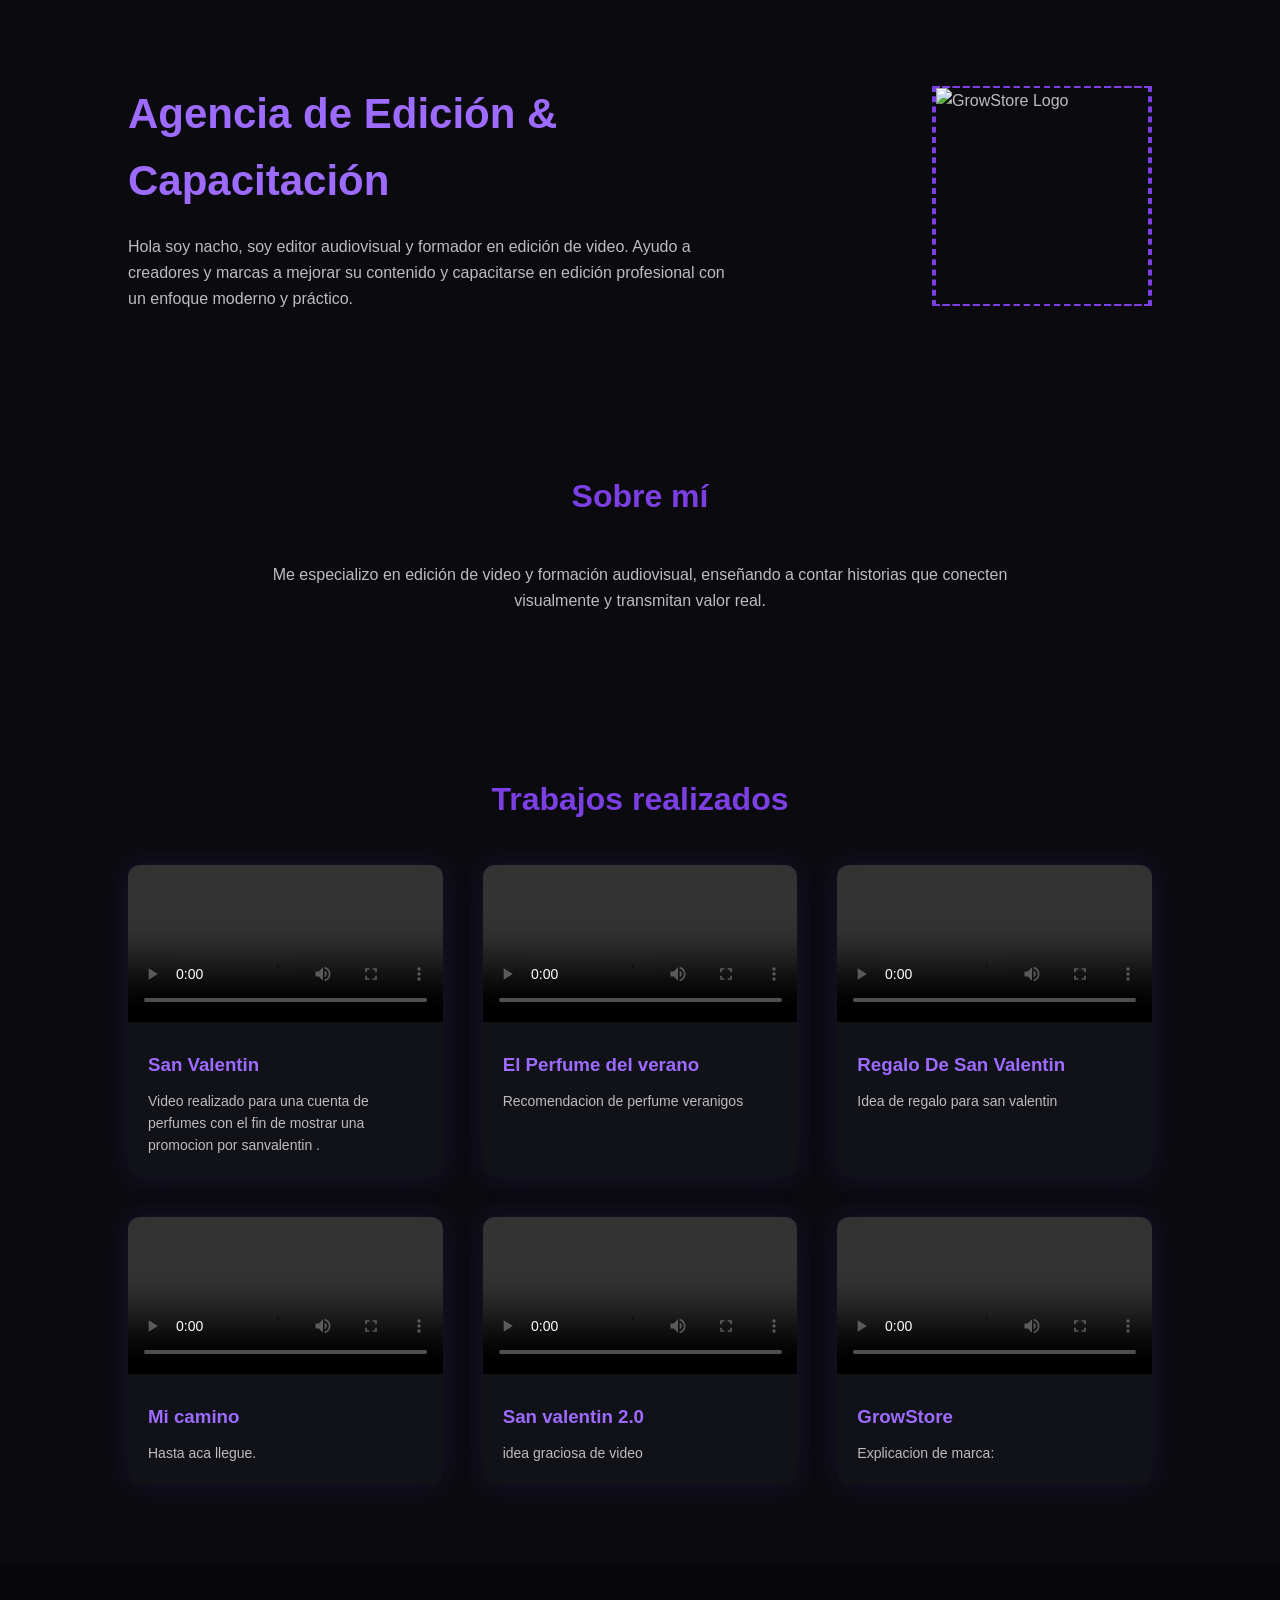
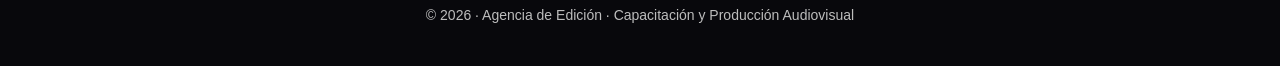
==== index.html @ 8d1395d2 "Add files via upload" ====
<!DOCTYPE html>
<html lang="es">
<head>
    <meta charset="UTF-8" />
    <meta name="viewport" content="width=device-width, initial-scale=1.0" />
    <title>Portafolio | Agencia de Edición</title>
    <link rel="stylesheet" href="style.css" />
</head>
<body>

    <header class="hero">
        <div class="hero-text">
        <h1>Agencia de Edición & Capacitación</h1>
        <p>
            Hola soy nacho, soy editor audiovisual y formador en edición de video. Ayudo a creadores y marcas a mejorar su contenido
            y capacitarse en edición profesional con un enfoque moderno y práctico.
        </p>
    </div>

    <div class="logo"><img src="videos/logo.jpeg" alt="GrowStore Logo" class="logo"></div>
    </header>

    <section class="about-section">
        <h2>Sobre mí</h2>
        <p>
        Me especializo en edición de video y formación audiovisual, enseñando a contar historias que conecten
        visualmente y transmitan valor real.
        </p>
    </section>

    <section class="portfolio-section">
        <h2>Trabajos realizados</h2>

        <div class="portfolio">
            <div class="video-card">
                <video src="videos/1.mp4" controls></video>
                <div class="video-footer">
                <h3>San Valentin</h3>
                <p>Video realizado para una cuenta de perfumes con el fin de mostrar una promocion por sanvalentin .</p>
            </div>
        </div>

        <div class="video-card">
            <video src="videos/2.mp4" controls></video>
            <div class="video-footer">
            <h3>El Perfume del verano</h3>
            <p>Recomendacion de perfume veranigos</p>
            </div>
        </div>

        <div class="video-card">
            <video src="videos/3.mp4" controls></video>
            <div class="video-footer">
            <h3>Regalo De San Valentin</h3>
            <p>Idea de regalo para san valentin </p>
            </div>
        </div>
        <div class="video-card">
            <video src="videos/4.mp4" controls></video>
            <div class="video-footer">
            <h3>Mi camino</h3>
            <p>Hasta aca llegue.</p>
            </div>
        </div>
        <div class="video-card">
            <video src="videos/5.mp4" controls></video>
            <div class="video-footer">
            <h3>San valentin 2.0</h3>
            <p>idea graciosa de video</p>
            </div>
        </div>
        <div class="video-card">
            <video src="videos/6.mp4" controls></video>
            <div class="video-footer">
            <h3>GrowStore</h3>
            <p>Explicacion de marca:</p>
            </div>
        </div>
        </div>
    </section>

    <footer>
        © 2026 · Agencia de Edición · Capacitación y Producción Audiovisual
    </footer>

    <script src="script.js"></script>
</body>
</html>
---- style.css ----
:root {
    --negro: #0b0b0f;
    --violeta: #7b3fe4;
    --violeta-claro: #9d6bff;
    --blanco: #ffffff;
    --gris: #bdbdbd;
}

* {
    margin: 0;
    padding: 0;
    box-sizing: border-box;
    font-family: 'Poppins', sans-serif;
}

body {
    background-color: var(--negro);
    color: var(--blanco);
    line-height: 1.6;
}

.hero {
    padding: 80px 10%;
    display: flex;
    justify-content: space-between;
    align-items: center;
    gap: 40px;
    flex-wrap: wrap;
}

.hero-text {
    max-width: 600px;
}

.hero-text h1 {
    font-size: 42px;
    color: var(--violeta-claro);
    margin-bottom: 20px;
}

.hero-text p {
    color: var(--gris);
}

.logo {
    width: 220px;
    height: 220px;
    border: 2px dashed var(--violeta);
    display: flex;
    align-items: center;
    justify-content: center;
    color: var(--gris);
}

section {
    padding: 80px 10%;
}

section h2 {
    text-align: center;
    color: var(--violeta);
    font-size: 32px;
    margin-bottom: 40px;
}

.about-section p {
    max-width: 800px;
    margin: auto;
    text-align: center;
    color: var(--gris);
}

.portfolio {
    display: grid;
    grid-template-columns: repeat(auto-fit, minmax(250px, 1fr));
    gap: 40px;
}

.video-card {
    background-color: #111118;
    border-radius: 12px;
    overflow: hidden;
    box-shadow: 0 0 30px rgba(123, 63, 228, 0.15);
}

.video-card video {
    width: 100%;
}

.video-footer {
    padding: 20px;
}

.video-footer h3 {
    color: var(--violeta-claro);
    margin-bottom: 10px;
}

.video-footer p {
    color: var(--gris);
    font-size: 14px;
}

footer {
    background-color: #08080c;
    padding: 40px 10%;
    text-align: center;
    color: var(--gris);
    font-size: 14px;
}

@media (max-width: 768px) {
    .hero {
        flex-direction: column;
        text-align: center;
    }
}
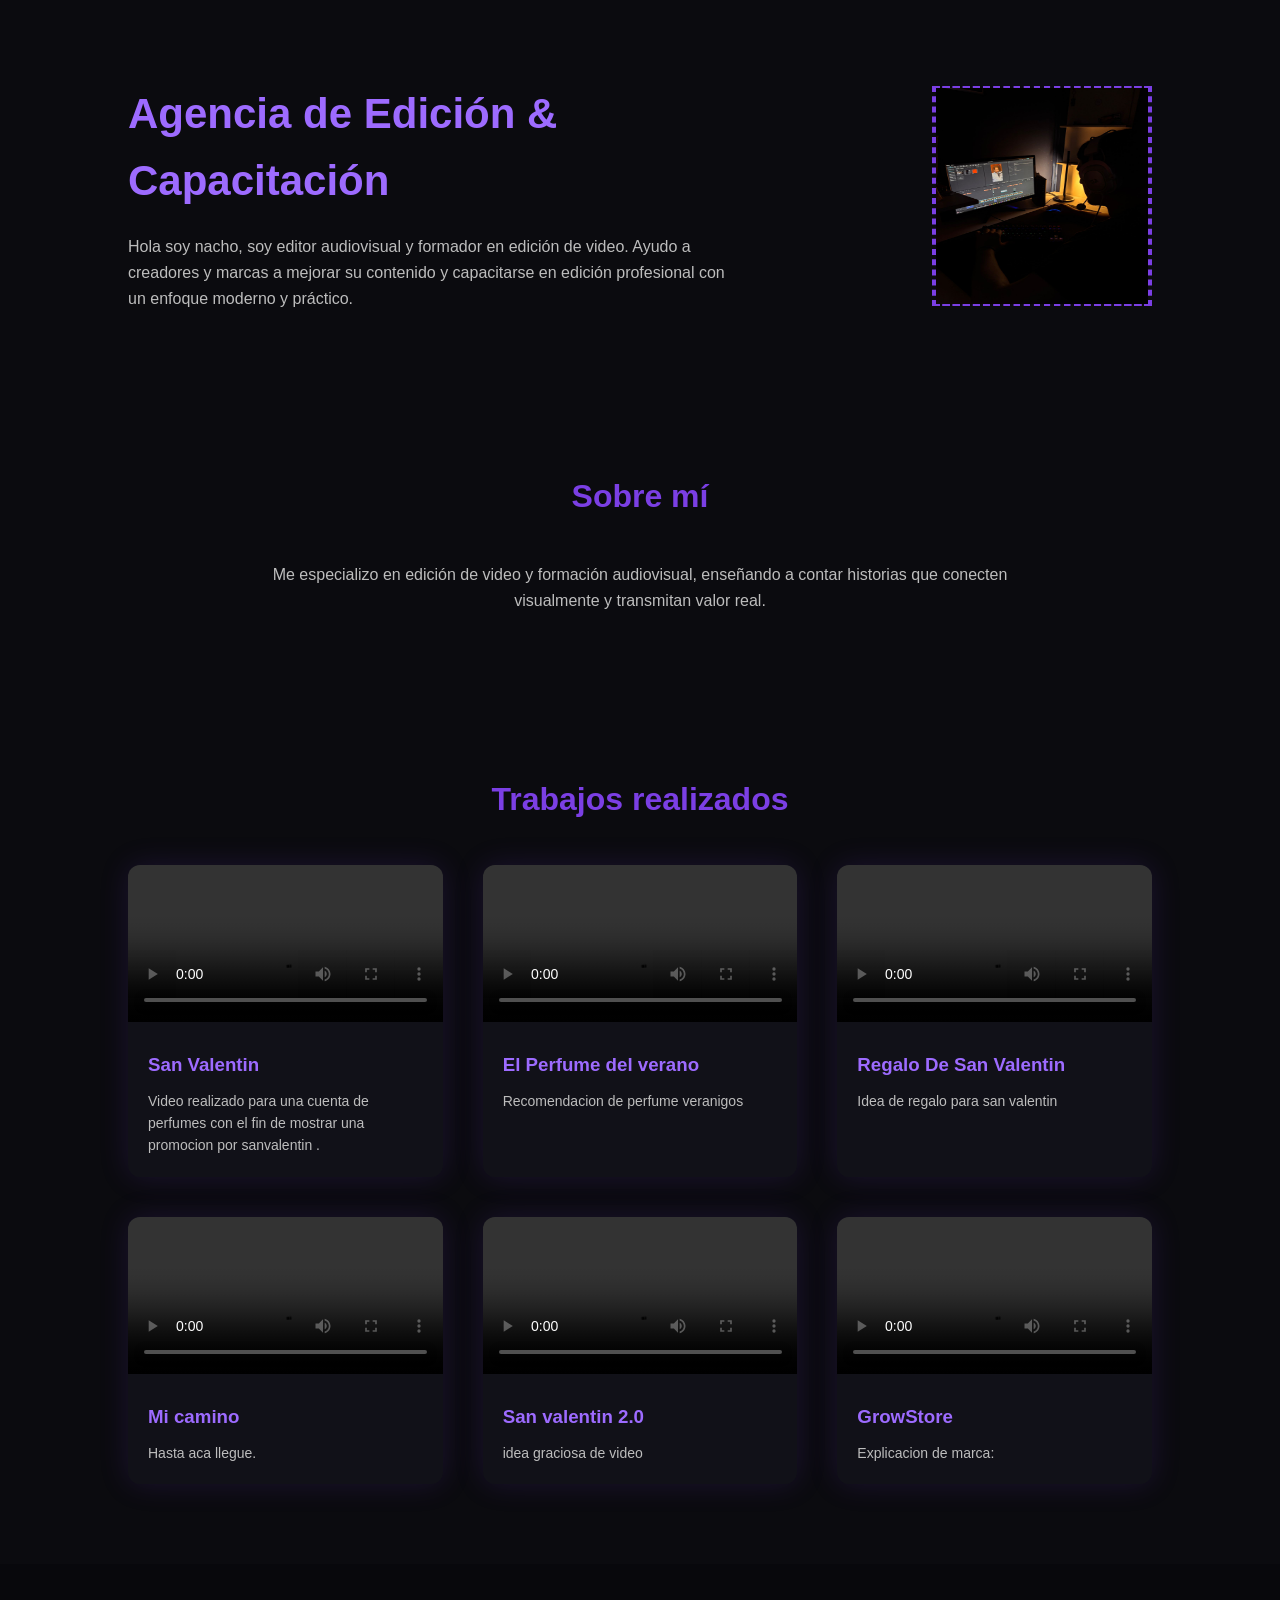
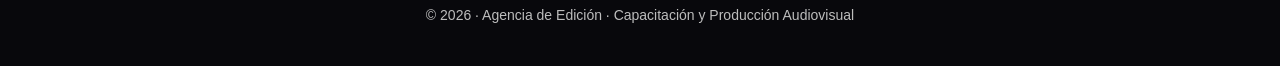
==== commit 9ea75e7b: "Add files via upload" ====
--- a/index.html
+++ b/index.html
@@ -63,14 +63,14 @@
             </div>
         </div>
         <div class="video-card">
-            <video src="videos/5.mp4" controls></video>
+            <video src="videos2/5.mp4" controls></video>
             <div class="video-footer">
             <h3>San valentin 2.0</h3>
             <p>idea graciosa de video</p>
             </div>
         </div>
         <div class="video-card">
-            <video src="videos/6.mp4" controls></video>
+            <video src="videos2/6.mp4" controls></video>
             <div class="video-footer">
             <h3>GrowStore</h3>
             <p>Explicacion de marca:</p>
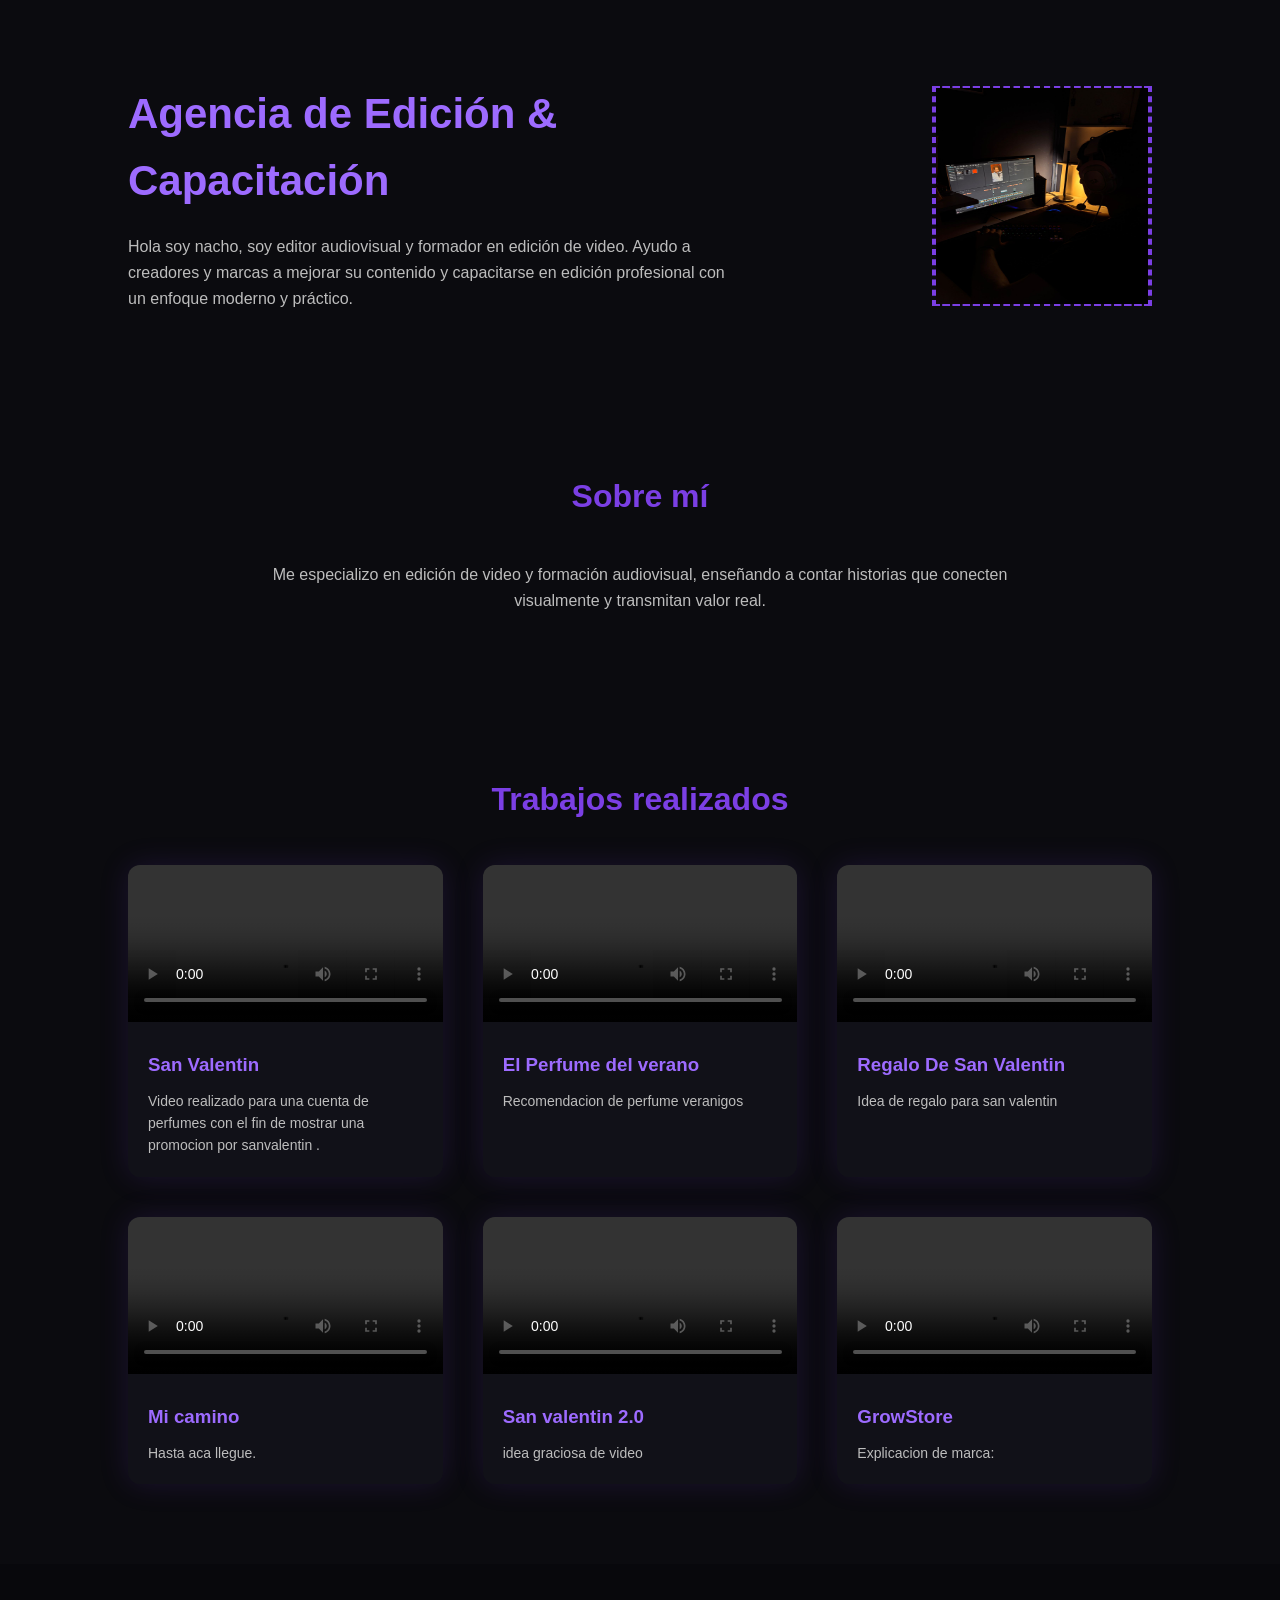
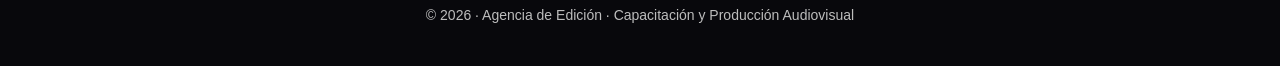
==== commit 3793902e: "Fix HTML structure and update video sources" ====
--- a/index.html
+++ b/index.html
@@ -63,14 +63,14 @@
             </div>
         </div>
         <div class="video-card">
-            <video src="videos2/5.mp4" controls></video>
+            <video src="videos/5.mp4" controls></video>
             <div class="video-footer">
             <h3>San valentin 2.0</h3>
             <p>idea graciosa de video</p>
             </div>
         </div>
         <div class="video-card">
-            <video src="videos2/6.mp4" controls></video>
+            <video src="videos/6.mp4" controls></video>
             <div class="video-footer">
             <h3>GrowStore</h3>
             <p>Explicacion de marca:</p>
@@ -86,3 +86,4 @@
     <script src="script.js"></script>
 </body>
 </html>
+
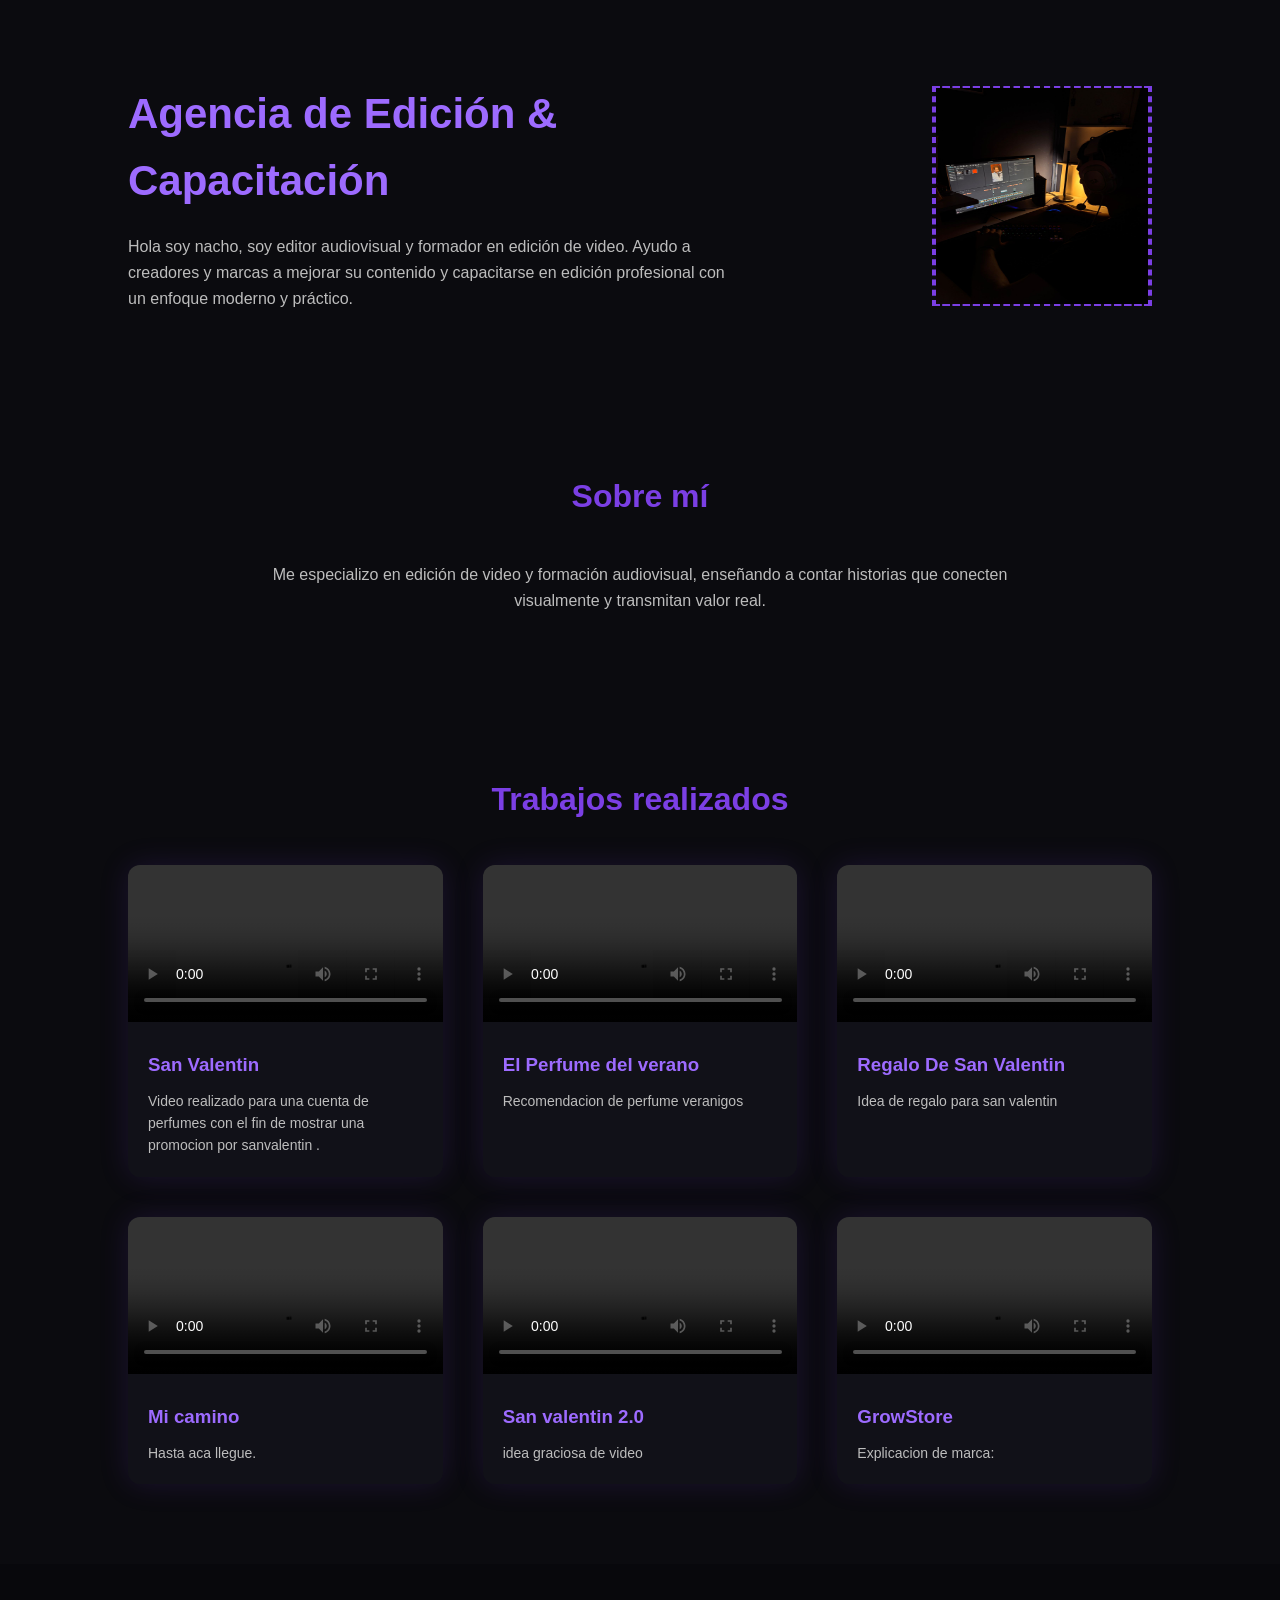
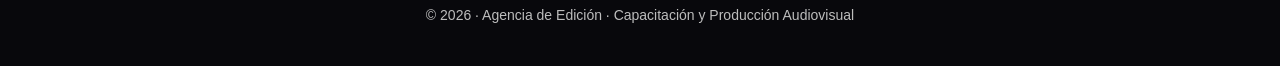
==== commit 4d15e912: "Add files via upload" ====
--- a/index.html
+++ b/index.html
@@ -86,4 +86,3 @@
     <script src="script.js"></script>
 </body>
 </html>
-
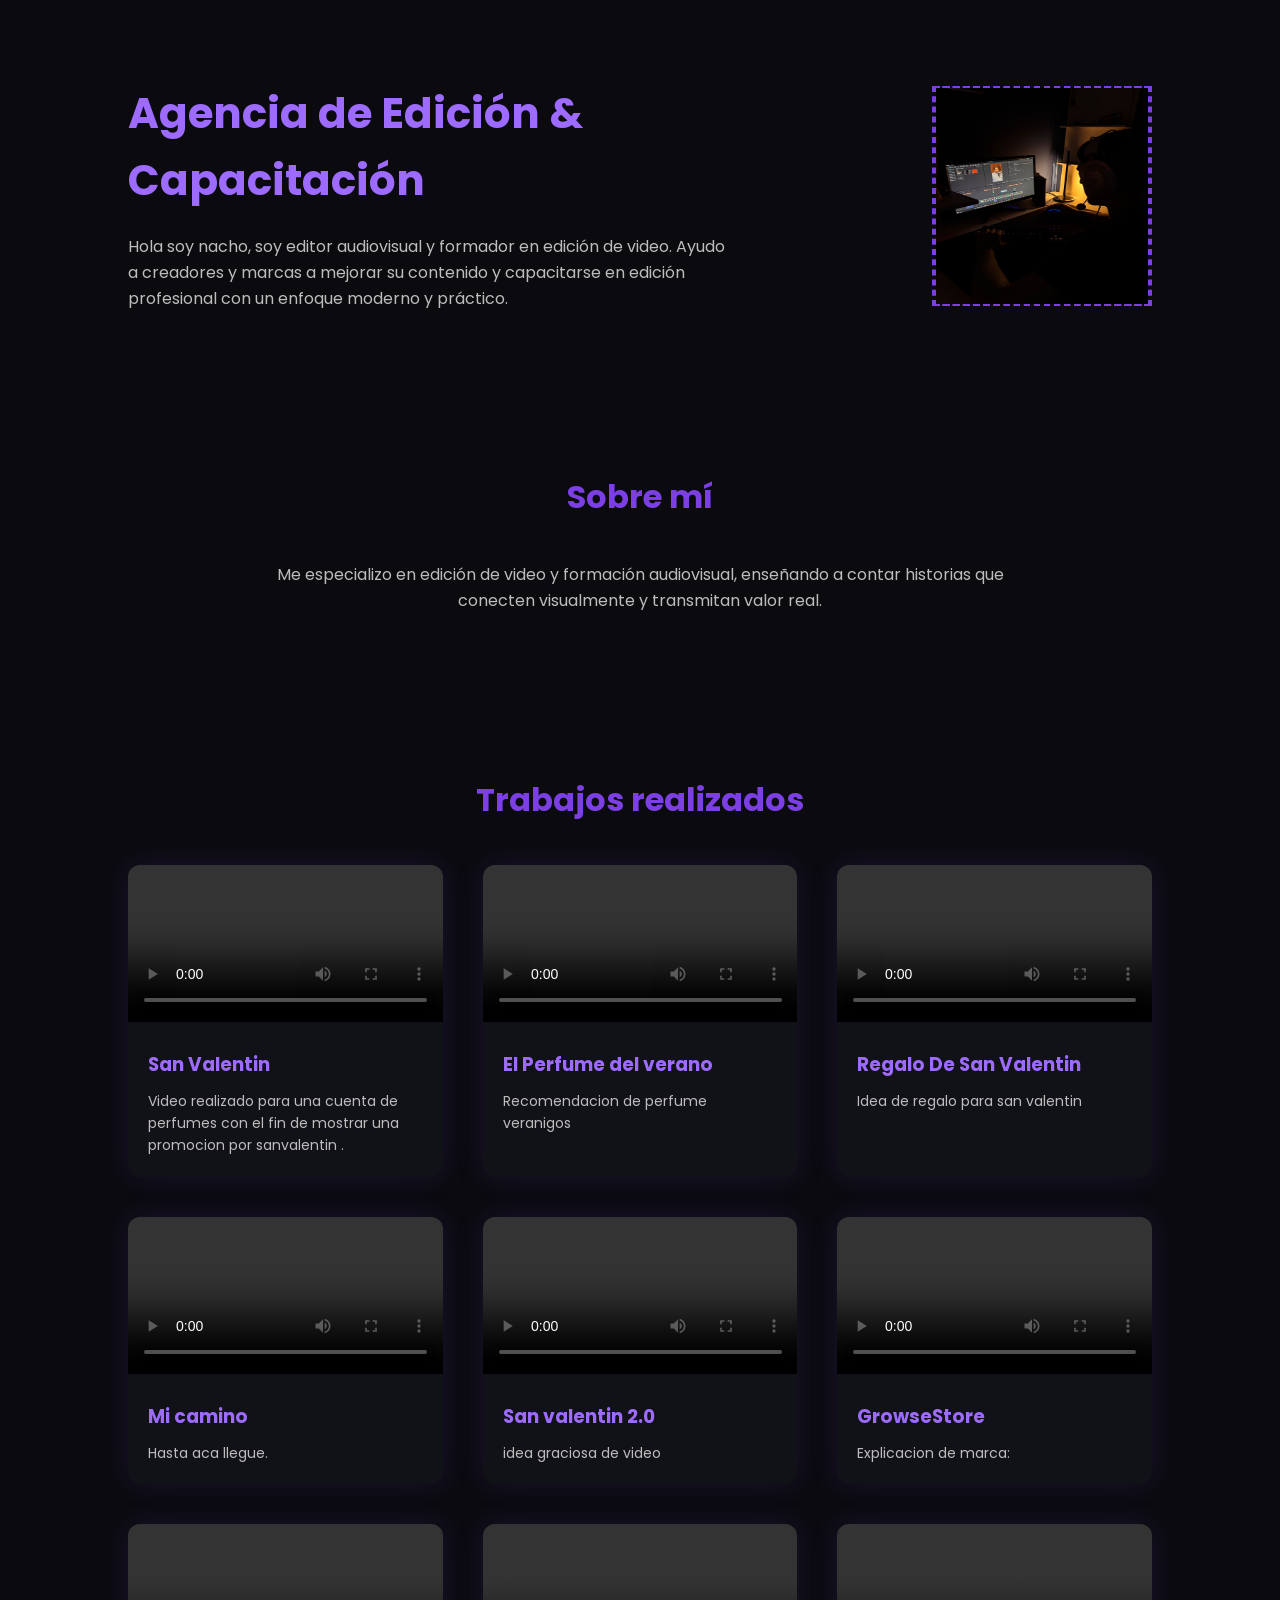
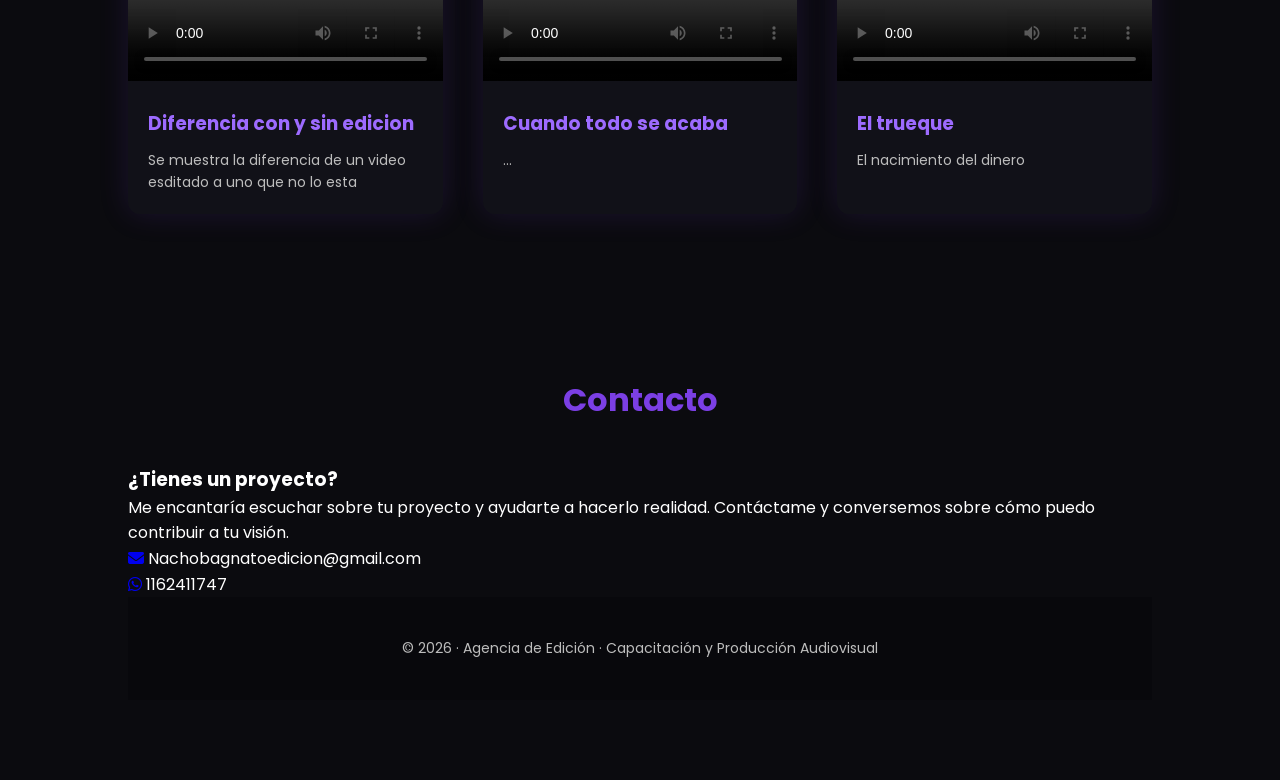
==== commit a40359c3: "Add files via upload" ====
--- a/index.html
+++ b/index.html
@@ -5,6 +5,8 @@
     <meta name="viewport" content="width=device-width, initial-scale=1.0" />
     <title>Portafolio | Agencia de Edición</title>
     <link rel="stylesheet" href="style.css" />
+    <link href="https://fonts.googleapis.com/css2?family=Poppins:wght@300;400;600;700&display=swap" rel="stylesheet">
+    <link rel="stylesheet" href="https://cdnjs.cloudflare.com/ajax/libs/font-awesome/6.4.0/css/all.min.css">
 </head>
 <body>
 
@@ -72,12 +74,54 @@
         <div class="video-card">
             <video src="videos/6.mp4" controls></video>
             <div class="video-footer">
-            <h3>GrowStore</h3>
+            <h3>GrowseStore</h3>
             <p>Explicacion de marca:</p>
+            </div>
+        </div>
+        <div class="video-card">
+            <video src="videos/podcast1.mp4" controls></video>
+            <div class="video-footer">
+            <h3>Diferencia con y sin edicion</h3>
+            <p>Se muestra la diferencia de un video esditado a uno que no lo esta</p>
+            </div>
+        </div>
+        <div class="video-card">
+            <video src="videos/podcast2.mp4" controls></video>
+            <div class="video-footer">
+            <h3>Cuando todo se acaba</h3>
+            <p>...</p>
+            </div>
+        </div>
+        <div class="video-card">
+            <video src="videos/graphics.mp4" controls></video>
+            <div class="video-footer">
+            <h3>El trueque </h3>
+            <p>El nacimiento del dinero</p>
             </div>
         </div>
         </div>
     </section>
+    <!-- Contacto Section -->
+    <section id="contacto" class="contact">
+        <div class="container">
+            <h2 class="section-title">Contacto</h2>
+            <div class="contact-content">
+                <div class="contact-info">
+                    <h3>¿Tienes un proyecto?</h3>
+                    <p>Me encantaría escuchar sobre tu proyecto y ayudarte a hacerlo realidad. Contáctame y conversemos sobre cómo puedo contribuir a tu visión.</p>
+                    <div class="contact-details">
+                            <div class="contact-item">
+                                <a href="mailto:Nachobagnatoedicion@gmail.com" class="social-link"><i class="fas fa-envelope"></i></a>
+                                <span>Nachobagnatoedicion@gmail.com</span>
+                            </div>
+                        <div class="contact-item">
+                            <a href="https://wa.me/541162411747?text=Hola%2C%20quiero%20más%20información" target="_blank" class="social-link"><i class="fab fa-whatsapp"></i></a>
+                            <span>1162411747</span>
+                        </div>
+                    </div>
+                </div>
+            </div>
+        </div>
 
     <footer>
         © 2026 · Agencia de Edición · Capacitación y Producción Audiovisual
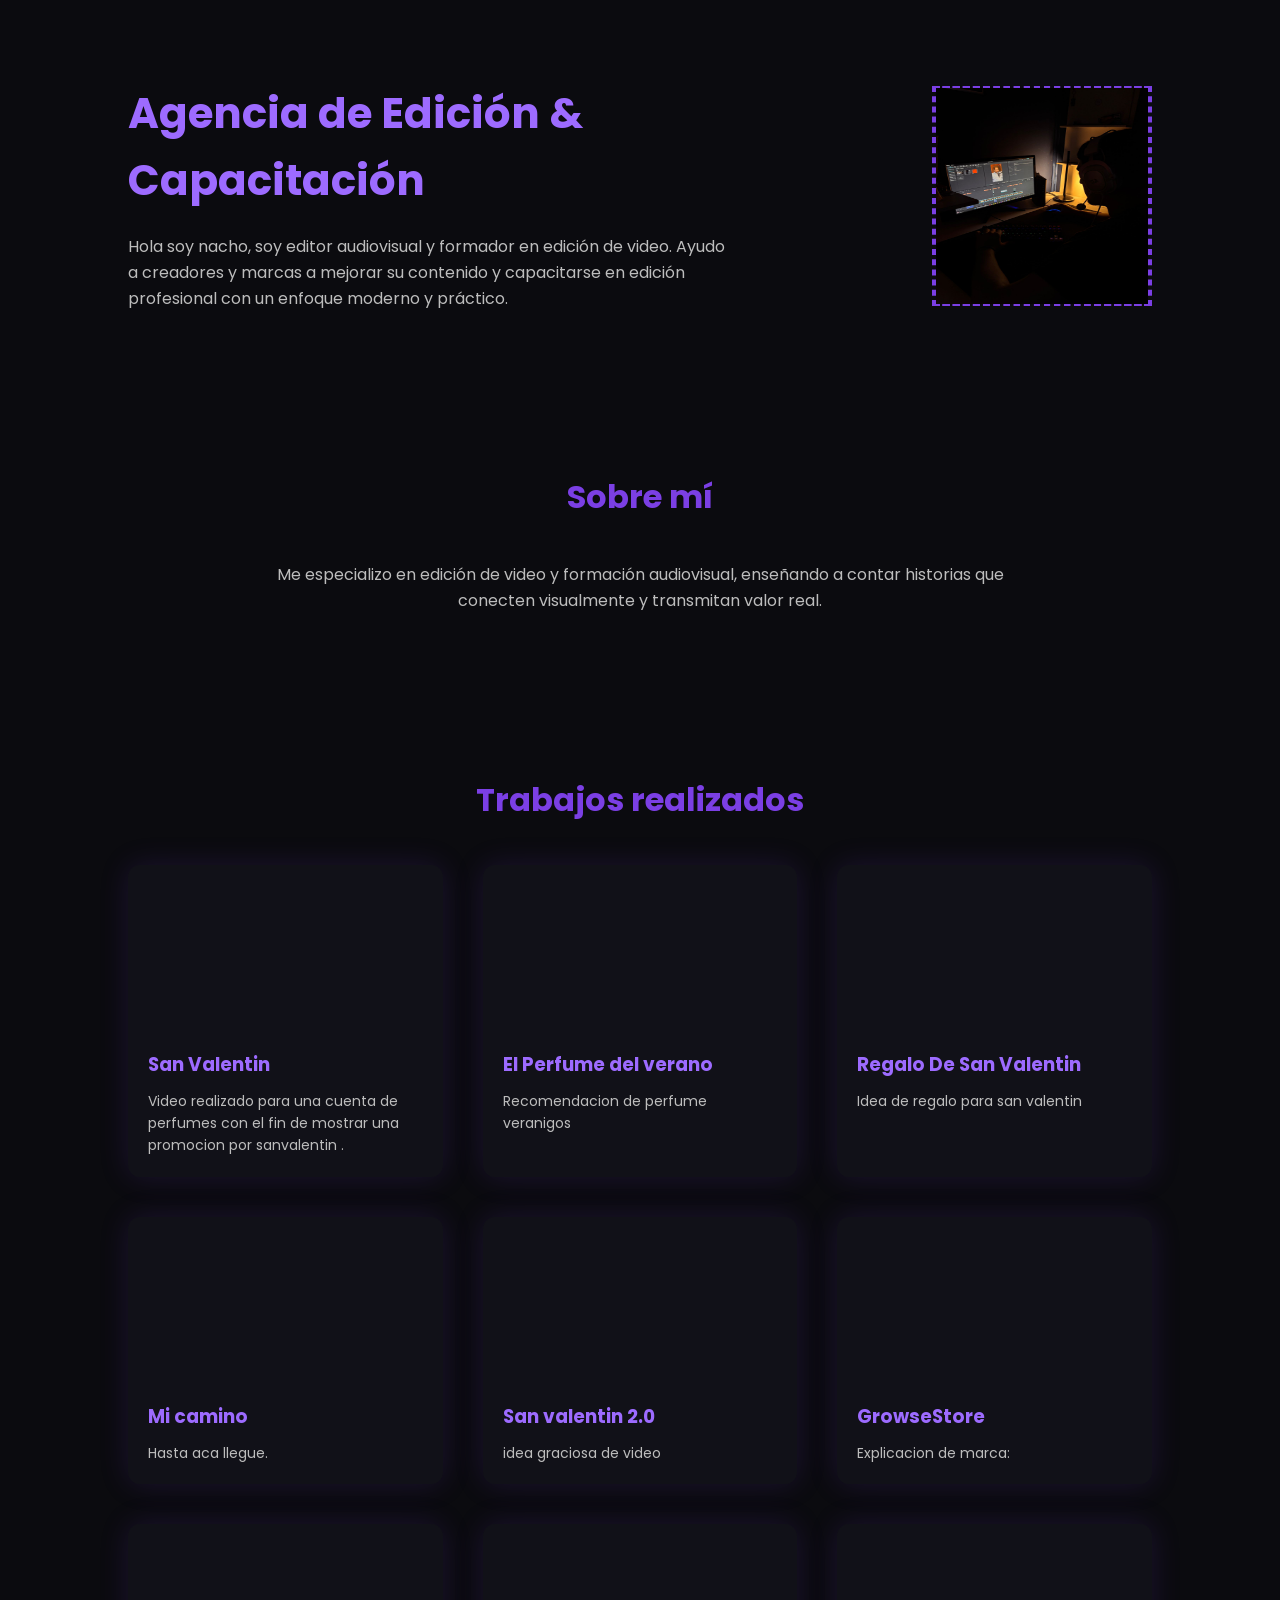
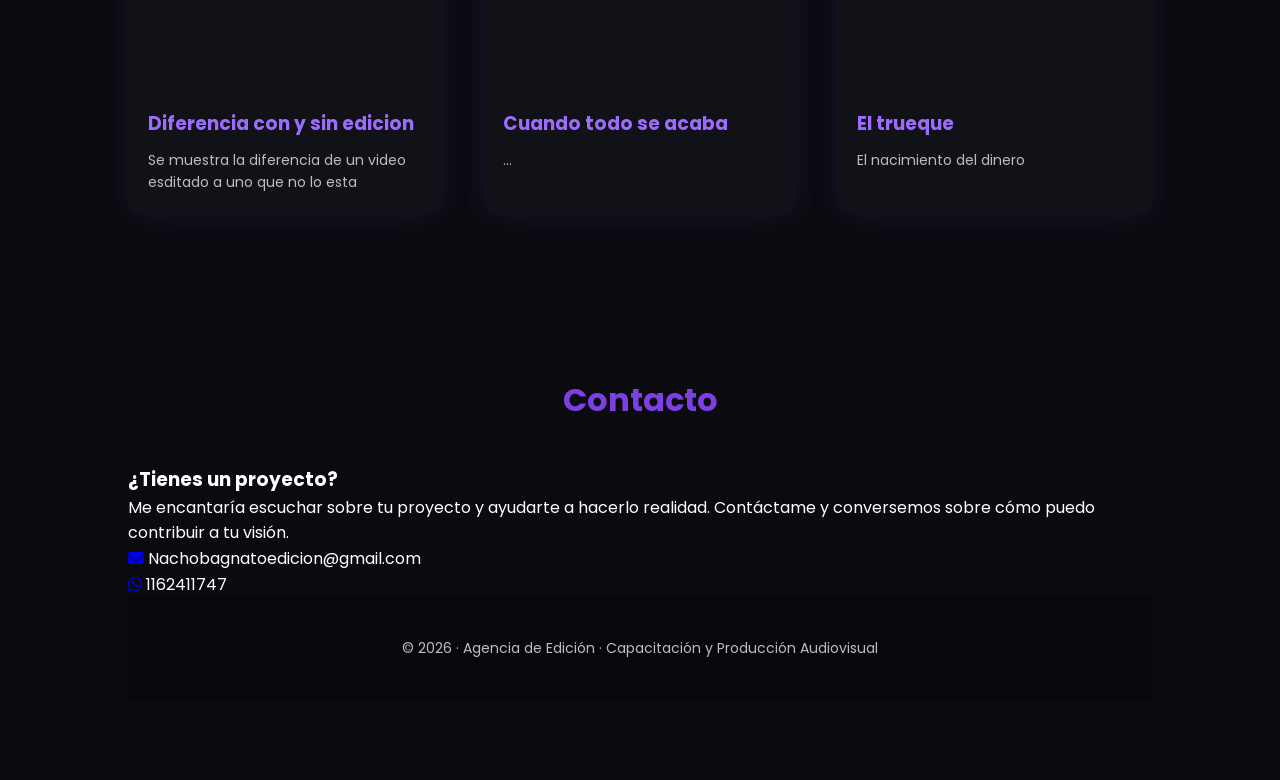
==== commit aeec054d: "Fix HTML formatting issues" ====
--- a/index.html
+++ b/index.html
@@ -35,7 +35,7 @@
 
         <div class="portfolio">
             <div class="video-card">
-                <video src="videos/1.mp4" controls></video>
+                <video src="videos/1.mp4" ></video>
                 <div class="video-footer">
                 <h3>San Valentin</h3>
                 <p>Video realizado para una cuenta de perfumes con el fin de mostrar una promocion por sanvalentin .</p>
@@ -43,7 +43,7 @@
         </div>
 
         <div class="video-card">
-            <video src="videos/2.mp4" controls></video>
+            <video src="videos/2.mp4" ></video>
             <div class="video-footer">
             <h3>El Perfume del verano</h3>
             <p>Recomendacion de perfume veranigos</p>
@@ -51,49 +51,49 @@
         </div>
 
         <div class="video-card">
-            <video src="videos/3.mp4" controls></video>
+            <video src="videos/3.mp4" ></video>
             <div class="video-footer">
             <h3>Regalo De San Valentin</h3>
             <p>Idea de regalo para san valentin </p>
             </div>
         </div>
         <div class="video-card">
-            <video src="videos/4.mp4" controls></video>
+            <video src="videos/4.mp4" ></video>
             <div class="video-footer">
             <h3>Mi camino</h3>
             <p>Hasta aca llegue.</p>
             </div>
         </div>
         <div class="video-card">
-            <video src="videos/5.mp4" controls></video>
+            <video src="videos/5.mp4" ></video>
             <div class="video-footer">
             <h3>San valentin 2.0</h3>
             <p>idea graciosa de video</p>
             </div>
         </div>
         <div class="video-card">
-            <video src="videos/6.mp4" controls></video>
+            <video src="videos/6.mp4" ></video>
             <div class="video-footer">
             <h3>GrowseStore</h3>
             <p>Explicacion de marca:</p>
             </div>
         </div>
         <div class="video-card">
-            <video src="videos/podcast1.mp4" controls></video>
+            <video src="videos/podcast1.mp4" ></video>
             <div class="video-footer">
             <h3>Diferencia con y sin edicion</h3>
             <p>Se muestra la diferencia de un video esditado a uno que no lo esta</p>
             </div>
         </div>
         <div class="video-card">
-            <video src="videos/podcast2.mp4" controls></video>
+            <video src="videos/podcast2.mp4" ></video>
             <div class="video-footer">
             <h3>Cuando todo se acaba</h3>
             <p>...</p>
             </div>
         </div>
         <div class="video-card">
-            <video src="videos/graphics.mp4" controls></video>
+            <video src="videos/graphics.mp4" ></video>
             <div class="video-footer">
             <h3>El trueque </h3>
             <p>El nacimiento del dinero</p>
@@ -130,3 +130,4 @@
     <script src="script.js"></script>
 </body>
 </html>
+
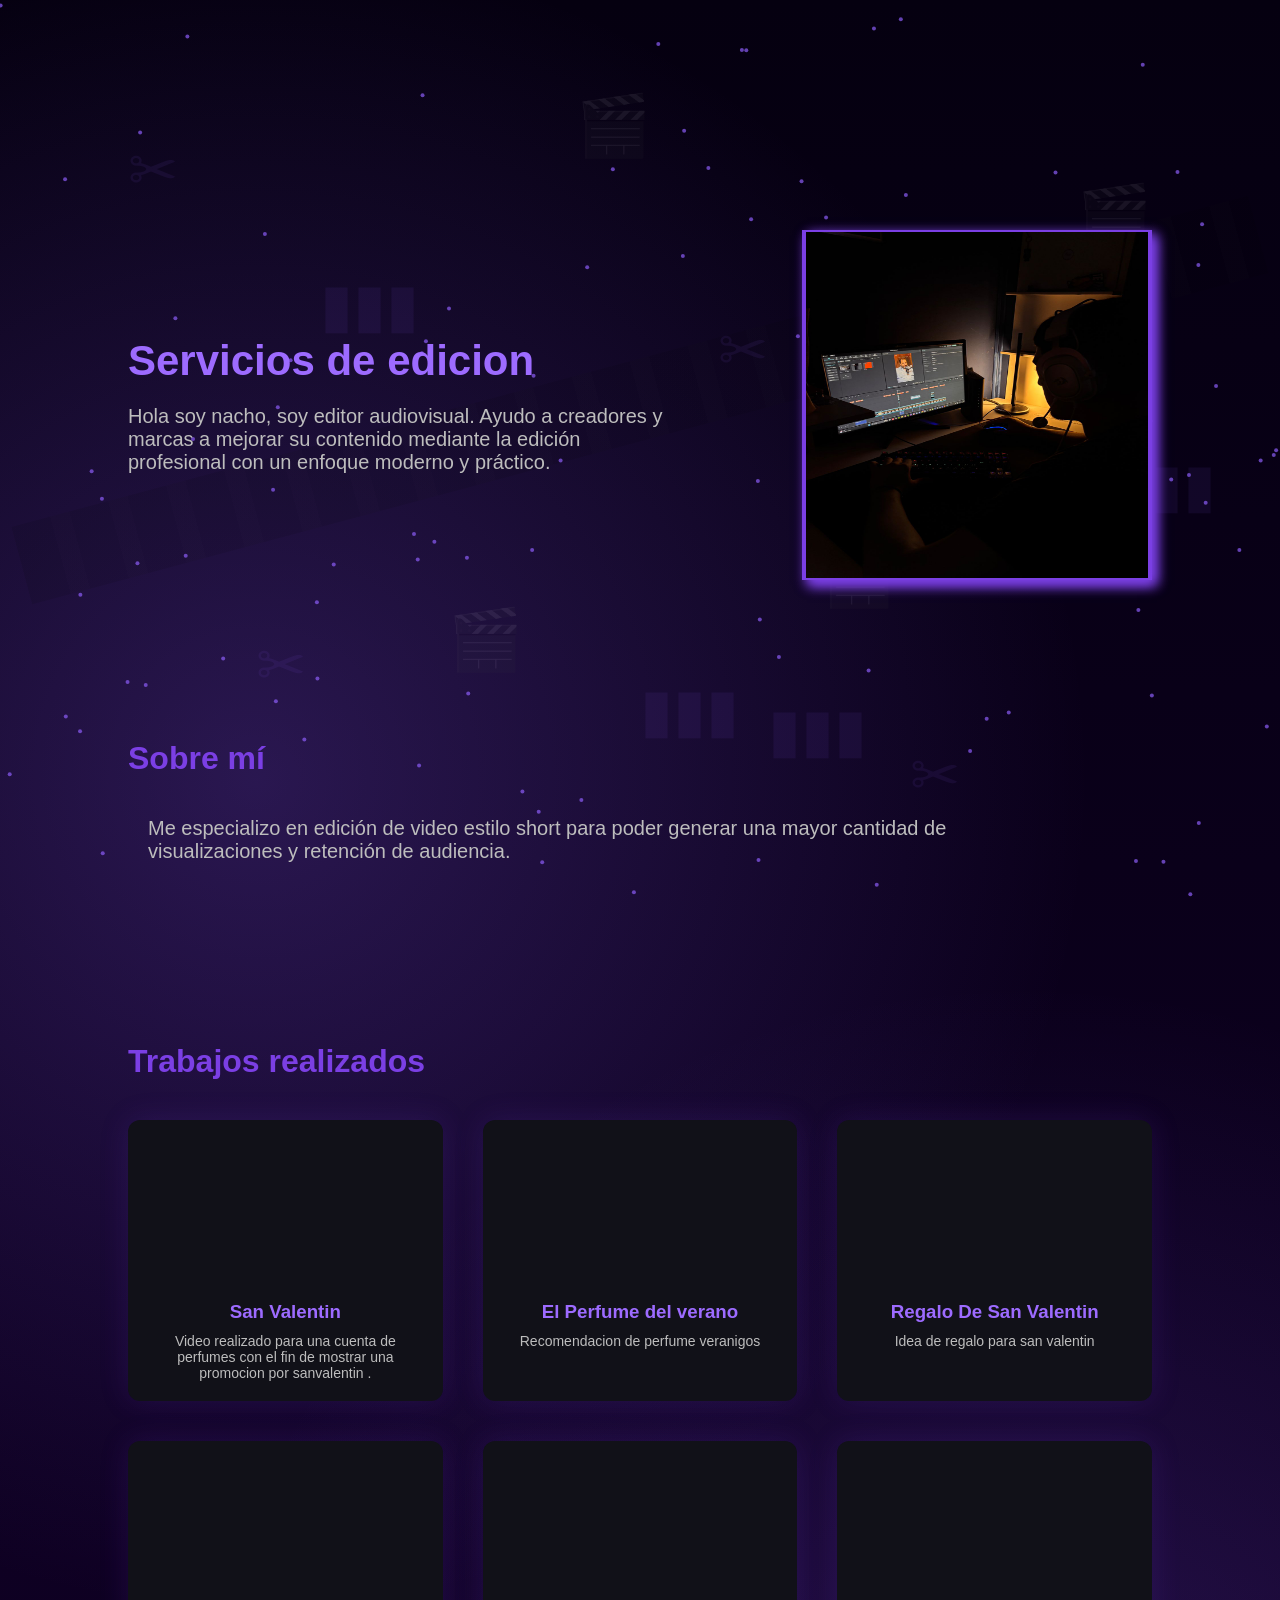
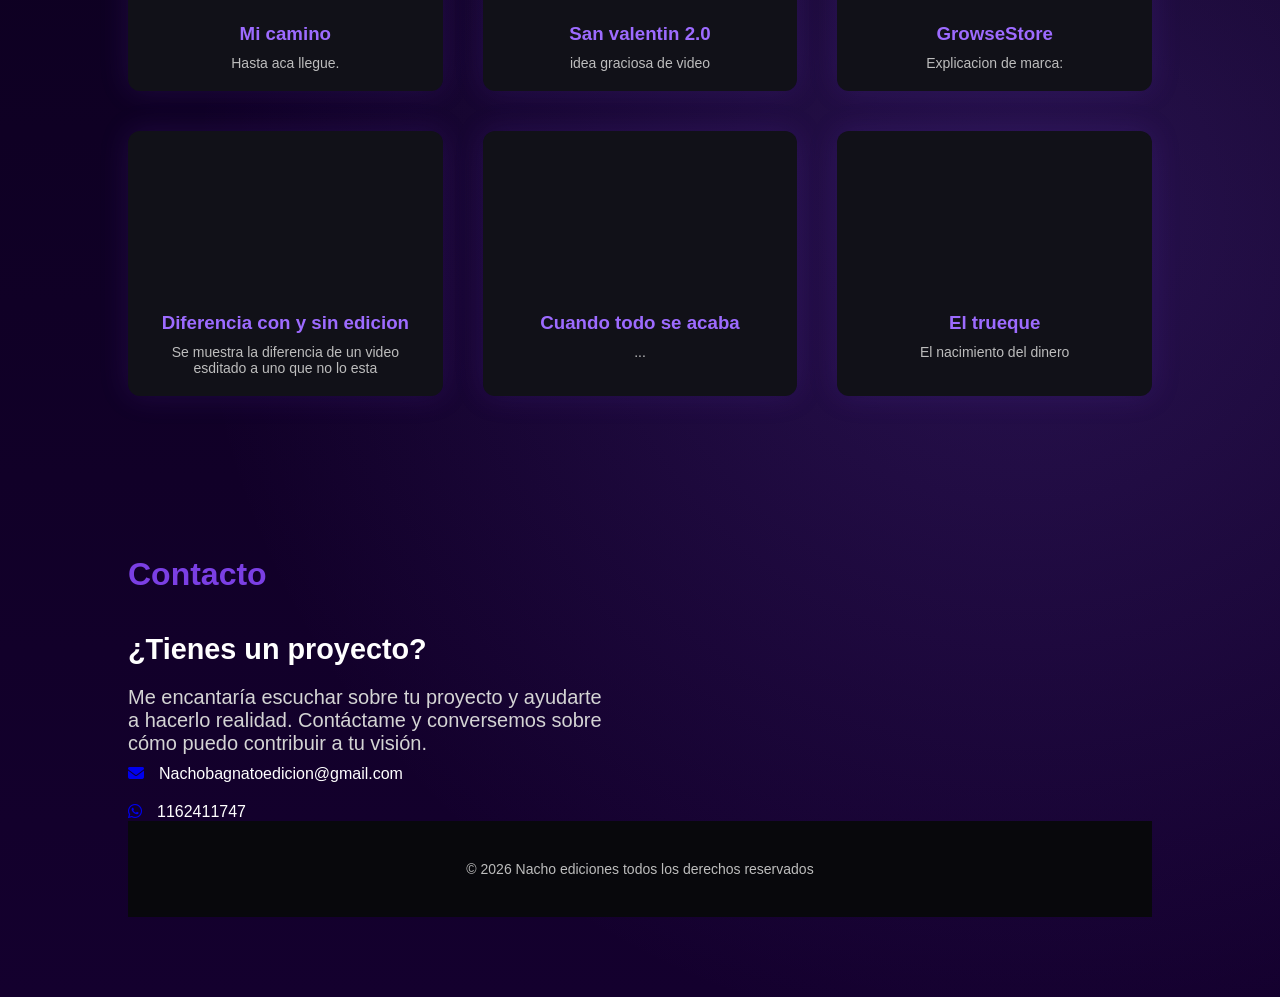
==== commit f974a1a9: "Add files via upload" ====
--- a/index.html
+++ b/index.html
@@ -1,6 +1,8 @@
 <!DOCTYPE html>
 <html lang="es">
+
 <head>
+
     <meta charset="UTF-8" />
     <meta name="viewport" content="width=device-width, initial-scale=1.0" />
     <title>Portafolio | Agencia de Edición</title>
@@ -8,14 +10,42 @@
     <link href="https://fonts.googleapis.com/css2?family=Poppins:wght@300;400;600;700&display=swap" rel="stylesheet">
     <link rel="stylesheet" href="https://cdnjs.cloudflare.com/ajax/libs/font-awesome/6.4.0/css/all.min.css">
 </head>
+
 <body>
+
+<canvas id="particles"></canvas>
+
+<div class="film-strip"></div>
+
+<!-- TIJERAS -->
+
+<div class="icon scissors s1">✂</div>
+<div class="icon scissors s2">✂</div>
+<div class="icon scissors s3">✂</div>
+<div class="icon scissors s4">✂</div>
+
+<!-- CLAQUETAS -->
+
+<div class="icon clap c1">🎬</div>
+<div class="icon clap c2">🎬</div>
+<div class="icon clap c3">🎬</div>
+<div class="icon clap c4">🎬</div>
+
+<!-- TIMELINE -->
+
+<div class="icon timeline t1">▮▮▮</div>
+<div class="icon timeline t2">▮▮▮</div>
+<div class="icon timeline t3">▮▮▮</div>
+<div class="icon timeline t4">▮▮▮</div>
+
+<div class="contenido">
 
     <header class="hero">
         <div class="hero-text">
-        <h1>Agencia de Edición & Capacitación</h1>
+        <h1>Servicios de edicion </h1>
         <p>
-            Hola soy nacho, soy editor audiovisual y formador en edición de video. Ayudo a creadores y marcas a mejorar su contenido
-            y capacitarse en edición profesional con un enfoque moderno y práctico.
+            Hola soy nacho, soy editor audiovisual. Ayudo a creadores y marcas a mejorar su contenido
+            mediante la edición profesional con un enfoque moderno y práctico.
         </p>
     </div>
 
@@ -25,8 +55,7 @@
     <section class="about-section">
         <h2>Sobre mí</h2>
         <p>
-        Me especializo en edición de video y formación audiovisual, enseñando a contar historias que conecten
-        visualmente y transmitan valor real.
+        Me especializo en edición de video estilo short para poder generar una mayor cantidad de visualizaciones y retención de audiencia.
         </p>
     </section>
 
@@ -92,8 +121,9 @@
             <p>...</p>
             </div>
         </div>
+
         <div class="video-card">
-            <video src="videos/graphics.mp4" ></video>
+            <video src="videos/graphics.mp4"  ></video>
             <div class="video-footer">
             <h3>El trueque </h3>
             <p>El nacimiento del dinero</p>
@@ -122,12 +152,14 @@
                 </div>
             </div>
         </div>
+    <footer>
+        <div class="footer-content">
+            © 2026 Nacho ediciones todos los derechos reservados
+        </div>
+    </footer>
+</div>
 
-    <footer>
-        © 2026 · Agencia de Edición · Capacitación y Producción Audiovisual
-    </footer>
+<script src="script.js"></script>
 
-    <script src="script.js"></script>
 </body>
-</html>
-
+</html>
--- a/style.css
+++ b/style.css
@@ -1,23 +1,138 @@
+:root{
+--violeta:#8b5cf6;
+}
+
+*{
+margin:0;
+padding:0;
+box-sizing:border-box;
+font-family:Arial;
+}
+
+body{
+
+background:
+radial-gradient(circle at 20% 30%, rgba(139,92,246,0.25), transparent 40%),
+radial-gradient(circle at 80% 70%, rgba(139,92,246,0.2), transparent 40%),
+linear-gradient(180deg,#050010,#14002e);
+
+color:white;
+
+}
+
+/* CONTENIDO */
+
+.contenido{
+
+text-align:center;
+margin-top:150px;
+position:relative;
+z-index:2;
+
+}
+
+h1{
+
+font-size:60px;
+color:var(--violeta);
+margin-bottom:20px;
+
+}
+
+p{
+
+font-size:20px;
+color:#d4d4d4;
+
+}
+
+/* FILM STRIP */
+
+.film-strip{
+
+position:absolute;
+top:40%;
+left:0;
+
+width:100%;
+height:80px;
+
+background:
+repeating-linear-gradient(
+90deg,
+#000 0px,
+#000 40px,
+#111 40px,
+#111 60px
+);
+
+opacity:0.1;
+
+transform:rotate(-15deg);
+
+}
+
+/* ICONOS */
+
+.icon{
+
+position:absolute;
+font-size:60px;
+color:var(--violeta);
+
+opacity:0.08;
+
+animation:flotar 8s ease-in-out infinite;
+
+}
+
+/* POSICIONES TIJERAS */
+
+.s1{ top:15%; left:10%; }
+.s2{ top:70%; left:20%; }
+.s3{ bottom:10%; right:25%; }
+.s4{ top:35%; right:40%; }
+
+/* POSICIONES CLAQUETA */
+
+.c1{ top:20%; right:10%; }
+.c2{ bottom:25%; left:35%; }
+.c3{ top:60%; right:30%; }
+.c4{ top:10%; left:45%; }
+
+/* POSICIONES TIMELINE */
+
+.t1{ bottom:15%; left:60%; }
+.t2{ top:50%; right:5%; }
+.t3{ top:75%; left:50%; }
+.t4{ top:30%; left:25%; }
+
+@keyframes flotar{
+
+0%{transform:translateY(0)}
+50%{transform:translateY(-20px)}
+100%{transform:translateY(0)}
+
+}
+
+/* PARTICULAS */
+
+canvas{
+
+position:fixed;
+top:0;
+left:0;
+z-index:1;
+
+}
 :root {
     --negro: #0b0b0f;
-    --violeta: #7b3fe4;
-    --violeta-claro: #9d6bff;
+    --violeta2: #7b3fe4;
+    --violeta2-claro: #9d6bff;
     --blanco: #ffffff;
     --gris: #bdbdbd;
 }
 
-* {
-    margin: 0;
-    padding: 0;
-    box-sizing: border-box;
-    font-family: 'Poppins', sans-serif;
-}
-
-body {
-    background-color: var(--negro);
-    color: var(--blanco);
-    line-height: 1.6;
-}
 
 .hero {
     padding: 80px 10%;
@@ -29,23 +144,26 @@
 }
 
 .hero-text {
-    max-width: 600px;
+    max-width: 550px;
 }
 
 .hero-text h1 {
+    text-align: left;
     font-size: 42px;
-    color: var(--violeta-claro);
+    color: var(--violeta2-claro);
     margin-bottom: 20px;
 }
 
 .hero-text p {
+    text-align: left;
     color: var(--gris);
 }
 
 .logo {
-    width: 220px;
-    height: 220px;
-    border: 2px dashed var(--violeta);
+    width: 350px;
+    height: 350px;
+    border: 2px solid var(--violeta2);
+    box-shadow: 5px 5px 12px var(--violeta2);
     display: flex;
     align-items: center;
     justify-content: center;
@@ -57,16 +175,16 @@
 }
 
 section h2 {
-    text-align: center;
-    color: var(--violeta);
+    text-align: left;
+    color: var(--violeta2);
     font-size: 32px;
     margin-bottom: 40px;
 }
 
 .about-section p {
     max-width: 800px;
-    margin: auto;
-    text-align: center;
+    margin: 20px;
+    text-align: left;
     color: var(--gris);
 }
 
@@ -86,24 +204,56 @@
 .video-card video {
     width: 100%;
 }
-
 .video-footer {
     padding: 20px;
 }
 
 .video-footer h3 {
-    color: var(--violeta-claro);
+    color: var(--violeta2-claro);
     margin-bottom: 10px;
 }
 
 .video-footer p {
     color: var(--gris);
     font-size: 14px;
+}
+
+.contact-content {
+    display: grid;
+    grid-template-columns: 1fr 1fr;
+    gap: 60px;
+    align-items: start;
+}
+.contact-info h3 {
+    text-align: left;
+    font-size: 1.8rem;
+    margin-bottom: 20px;
+    color: var(--dark-color);
+}
+.contact-info p {
+    text-align: left;
+    margin-bottom: 10px;
+}
+.contact-details {
+    display: flex;
+    flex-direction: column;
+    gap: 20px;
+}
+.contact-item {
+    display: flex;
+    align-items: center;
+    gap: 15px;
+    color: var(--text-color);
 }
 
 footer {
     background-color: #08080c;
-    padding: 40px 10%;
+    padding: 40px 0;
+}
+
+.footer-content{
+    width: 80%;
+    margin: auto;
     text-align: center;
     color: var(--gris);
     font-size: 14px;
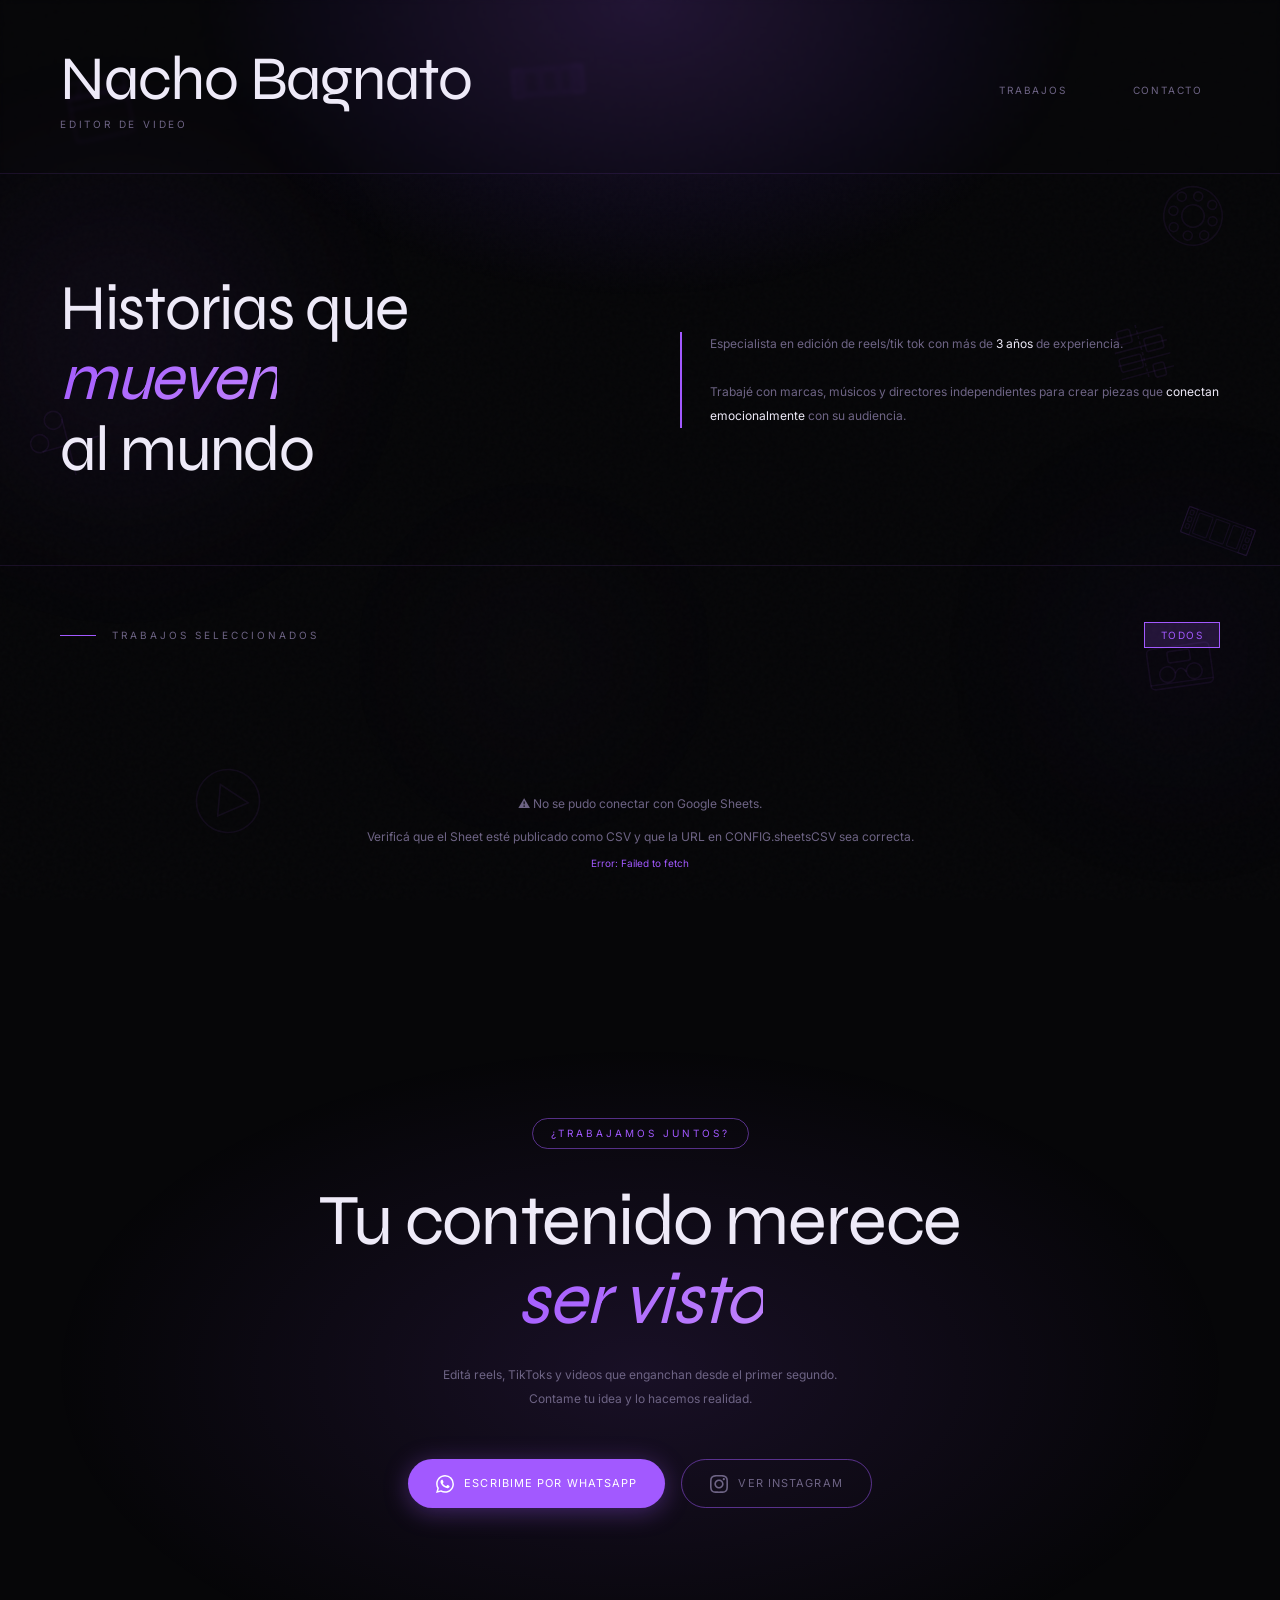
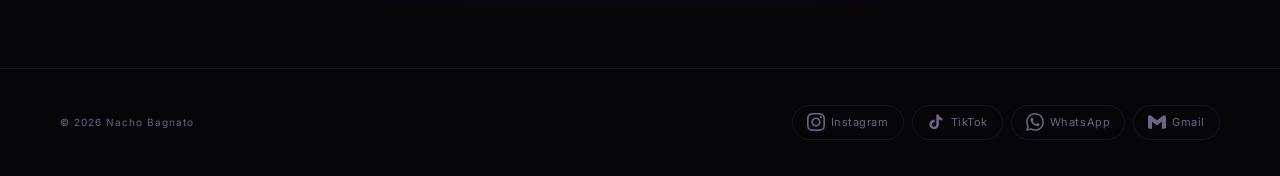
==== commit f3c44ec8: "Add files via upload" ====
--- a/index.html
+++ b/index.html
@@ -1,165 +1,214 @@
-<!DOCTYPE html>
-<html lang="es">
-
-<head>
-
-    <meta charset="UTF-8" />
-    <meta name="viewport" content="width=device-width, initial-scale=1.0" />
-    <title>Portafolio | Agencia de Edición</title>
-    <link rel="stylesheet" href="style.css" />
-    <link href="https://fonts.googleapis.com/css2?family=Poppins:wght@300;400;600;700&display=swap" rel="stylesheet">
-    <link rel="stylesheet" href="https://cdnjs.cloudflare.com/ajax/libs/font-awesome/6.4.0/css/all.min.css">
-</head>
-
-<body>
-
-<canvas id="particles"></canvas>
-
-<div class="film-strip"></div>
-
-<!-- TIJERAS -->
-
-<div class="icon scissors s1">✂</div>
-<div class="icon scissors s2">✂</div>
-<div class="icon scissors s3">✂</div>
-<div class="icon scissors s4">✂</div>
-
-<!-- CLAQUETAS -->
-
-<div class="icon clap c1">🎬</div>
-<div class="icon clap c2">🎬</div>
-<div class="icon clap c3">🎬</div>
-<div class="icon clap c4">🎬</div>
-
-<!-- TIMELINE -->
-
-<div class="icon timeline t1">▮▮▮</div>
-<div class="icon timeline t2">▮▮▮</div>
-<div class="icon timeline t3">▮▮▮</div>
-<div class="icon timeline t4">▮▮▮</div>
-
-<div class="contenido">
-
-    <header class="hero">
-        <div class="hero-text">
-        <h1>Servicios de edicion </h1>
-        <p>
-            Hola soy nacho, soy editor audiovisual. Ayudo a creadores y marcas a mejorar su contenido
-            mediante la edición profesional con un enfoque moderno y práctico.
-        </p>
-    </div>
-
-    <div class="logo"><img src="videos/logo.jpeg" alt="GrowStore Logo" class="logo"></div>
-    </header>
-
-    <section class="about-section">
-        <h2>Sobre mí</h2>
-        <p>
-        Me especializo en edición de video estilo short para poder generar una mayor cantidad de visualizaciones y retención de audiencia.
-        </p>
-    </section>
-
-    <section class="portfolio-section">
-        <h2>Trabajos realizados</h2>
-
-        <div class="portfolio">
-            <div class="video-card">
-                <video src="videos/1.mp4" ></video>
-                <div class="video-footer">
-                <h3>San Valentin</h3>
-                <p>Video realizado para una cuenta de perfumes con el fin de mostrar una promocion por sanvalentin .</p>
-            </div>
-        </div>
-
-        <div class="video-card">
-            <video src="videos/2.mp4" ></video>
-            <div class="video-footer">
-            <h3>El Perfume del verano</h3>
-            <p>Recomendacion de perfume veranigos</p>
-            </div>
-        </div>
-
-        <div class="video-card">
-            <video src="videos/3.mp4" ></video>
-            <div class="video-footer">
-            <h3>Regalo De San Valentin</h3>
-            <p>Idea de regalo para san valentin </p>
-            </div>
-        </div>
-        <div class="video-card">
-            <video src="videos/4.mp4" ></video>
-            <div class="video-footer">
-            <h3>Mi camino</h3>
-            <p>Hasta aca llegue.</p>
-            </div>
-        </div>
-        <div class="video-card">
-            <video src="videos/5.mp4" ></video>
-            <div class="video-footer">
-            <h3>San valentin 2.0</h3>
-            <p>idea graciosa de video</p>
-            </div>
-        </div>
-        <div class="video-card">
-            <video src="videos/6.mp4" ></video>
-            <div class="video-footer">
-            <h3>GrowseStore</h3>
-            <p>Explicacion de marca:</p>
-            </div>
-        </div>
-        <div class="video-card">
-            <video src="videos/podcast1.mp4" ></video>
-            <div class="video-footer">
-            <h3>Diferencia con y sin edicion</h3>
-            <p>Se muestra la diferencia de un video esditado a uno que no lo esta</p>
-            </div>
-        </div>
-        <div class="video-card">
-            <video src="videos/podcast2.mp4" ></video>
-            <div class="video-footer">
-            <h3>Cuando todo se acaba</h3>
-            <p>...</p>
-            </div>
-        </div>
-
-        <div class="video-card">
-            <video src="videos/graphics.mp4"  ></video>
-            <div class="video-footer">
-            <h3>El trueque </h3>
-            <p>El nacimiento del dinero</p>
-            </div>
-        </div>
-        </div>
-    </section>
-    <!-- Contacto Section -->
-    <section id="contacto" class="contact">
-        <div class="container">
-            <h2 class="section-title">Contacto</h2>
-            <div class="contact-content">
-                <div class="contact-info">
-                    <h3>¿Tienes un proyecto?</h3>
-                    <p>Me encantaría escuchar sobre tu proyecto y ayudarte a hacerlo realidad. Contáctame y conversemos sobre cómo puedo contribuir a tu visión.</p>
-                    <div class="contact-details">
-                            <div class="contact-item">
-                                <a href="mailto:Nachobagnatoedicion@gmail.com" class="social-link"><i class="fas fa-envelope"></i></a>
-                                <span>Nachobagnatoedicion@gmail.com</span>
-                            </div>
-                        <div class="contact-item">
-                            <a href="https://wa.me/541162411747?text=Hola%2C%20quiero%20más%20información" target="_blank" class="social-link"><i class="fab fa-whatsapp"></i></a>
-                            <span>1162411747</span>
-                        </div>
-                    </div>
-                </div>
-            </div>
-        </div>
-    <footer>
-        <div class="footer-content">
-            © 2026 Nacho ediciones todos los derechos reservados
-        </div>
-    </footer>
-</div>
-
-<script src="script.js"></script>
-
-</body>
-</html>+<!DOCTYPE html>
+<html lang="es">
+<head>
+  <meta charset="UTF-8">
+  <meta name="viewport" content="width=device-width, initial-scale=1.0">
+  <title>Portfolio — Editor de Video</title>
+  <link rel="stylesheet" href="style.css">
+</head>
+<body>
+
+  <!-- ORBES DE FONDO -->
+  <div class="bg-orb bg-orb-1"></div>
+  <div class="bg-orb bg-orb-2"></div>
+  <div class="bg-orb bg-orb-3"></div>
+
+  <!-- ÍCONOS DE EDICIÓN FLOTANTES -->
+  <div class="bg-icons" aria-hidden="true">
+
+    <!-- Claqueta -->
+    <svg class="bg-icon" style="top:8%;left:5%;--r:-12deg;--d:0s" viewBox="0 0 64 64" fill="none" stroke="currentColor" stroke-width="1.5">
+      <rect x="6" y="18" width="52" height="40" rx="3"/>
+      <line x1="6" y1="28" x2="58" y2="28"/>
+      <rect x="6" y="6" width="52" height="14" rx="3"/>
+      <line x1="20" y1="6" x2="14" y2="20"/><line x1="32" y1="6" x2="26" y2="20"/>
+      <line x1="44" y1="6" x2="38" y2="20"/>
+    </svg>
+
+    <!-- Carrete de film -->
+    <svg class="bg-icon" style="top:20%;right:4%;--r:15deg;--d:-3s" viewBox="0 0 64 64" fill="none" stroke="currentColor" stroke-width="1.5">
+      <circle cx="32" cy="32" r="26"/>
+      <circle cx="32" cy="32" r="10"/>
+      <circle cx="32" cy="14" r="4"/><circle cx="32" cy="50" r="4"/>
+      <circle cx="14" cy="32" r="4"/><circle cx="50" cy="32" r="4"/>
+      <circle cx="18" cy="18" r="4"/><circle cx="46" cy="18" r="4"/>
+      <circle cx="18" cy="46" r="4"/><circle cx="46" cy="46" r="4"/>
+    </svg>
+
+    <!-- Tijeras -->
+    <svg class="bg-icon" style="top:45%;left:2%;--r:30deg;--d:-6s" viewBox="0 0 64 64" fill="none" stroke="currentColor" stroke-width="1.5">
+      <circle cx="16" cy="20" r="8"/>
+      <circle cx="16" cy="44" r="8"/>
+      <line x1="22" y1="15" x2="58" y2="52"/>
+      <line x1="22" y1="49" x2="58" y2="12"/>
+    </svg>
+
+    <!-- Cinta de video (cassette) -->
+    <svg class="bg-icon" style="top:70%;right:5%;--r:-8deg;--d:-9s" viewBox="0 0 64 64" fill="none" stroke="currentColor" stroke-width="1.5">
+      <rect x="4" y="14" width="56" height="36" rx="4"/>
+      <circle cx="20" cy="38" r="7"/><circle cx="44" cy="38" r="7"/>
+      <path d="M27 38 Q32 30 37 38"/>
+      <rect x="22" y="18" width="20" height="10" rx="2"/>
+      <line x1="4" y1="46" x2="60" y2="46"/>
+    </svg>
+
+    <!-- Play button grande -->
+    <svg class="bg-icon" style="top:85%;left:15%;--r:5deg;--d:-2s" viewBox="0 0 64 64" fill="none" stroke="currentColor" stroke-width="1.5">
+      <circle cx="32" cy="32" r="28"/>
+      <polygon points="24,18 50,32 24,46"/>
+    </svg>
+
+    <!-- Tira de film -->
+    <svg class="bg-icon" style="top:5%;left:40%;--r:-5deg;--d:-4s" viewBox="0 0 80 32" fill="none" stroke="currentColor" stroke-width="1.5">
+      <rect x="1" y="1" width="78" height="30" rx="2"/>
+      <rect x="1" y="1" width="10" height="30"/>
+      <rect x="69" y="1" width="10" height="30"/>
+      <rect x="4" y="4" width="4" height="5" rx="1"/><rect x="4" y="12" width="4" height="5" rx="1"/>
+      <rect x="4" y="20" width="4" height="5" rx="1"/>
+      <rect x="72" y="4" width="4" height="5" rx="1"/><rect x="72" y="12" width="4" height="5" rx="1"/>
+      <rect x="72" y="20" width="4" height="5" rx="1"/>
+      <rect x="14" y="4" width="16" height="24" rx="1"/>
+      <rect x="34" y="4" width="16" height="24" rx="1"/>
+      <rect x="54" y="4" width="12" height="24" rx="1"/>
+    </svg>
+
+    <!-- Tira de film 2 -->
+    <svg class="bg-icon" style="top:55%;right:2%;--r:20deg;--d:-7s" viewBox="0 0 80 32" fill="none" stroke="currentColor" stroke-width="1.5">
+      <rect x="1" y="1" width="78" height="30" rx="2"/>
+      <rect x="1" y="1" width="10" height="30"/>
+      <rect x="69" y="1" width="10" height="30"/>
+      <rect x="4" y="4" width="4" height="5" rx="1"/><rect x="4" y="12" width="4" height="5" rx="1"/>
+      <rect x="4" y="20" width="4" height="5" rx="1"/>
+      <rect x="72" y="4" width="4" height="5" rx="1"/><rect x="72" y="12" width="4" height="5" rx="1"/>
+      <rect x="72" y="20" width="4" height="5" rx="1"/>
+      <rect x="14" y="4" width="16" height="24" rx="1"/>
+      <rect x="34" y="4" width="16" height="24" rx="1"/>
+      <rect x="54" y="4" width="12" height="24" rx="1"/>
+    </svg>
+
+    <!-- Cursor de timeline -->
+    <svg class="bg-icon" style="top:35%;right:8%;--r:-15deg;--d:-11s" viewBox="0 0 64 64" fill="none" stroke="currentColor" stroke-width="1.5">
+      <line x1="8" y1="16" x2="56" y2="16"/>
+      <line x1="8" y1="28" x2="56" y2="28"/>
+      <line x1="8" y1="40" x2="56" y2="40"/>
+      <line x1="8" y1="52" x2="56" y2="52"/>
+      <rect x="14" y="10" width="12" height="12" rx="2"/>
+      <rect x="36" y="22" width="16" height="12" rx="2"/>
+      <rect x="10" y="34" width="20" height="12" rx="2"/>
+      <rect x="38" y="46" width="10" height="12" rx="2"/>
+      <line x1="32" y1="8" x2="32" y2="58" stroke-dasharray="3 2"/>
+    </svg>
+
+  </div>
+
+  <!-- ═══════════════ HEADER ═══════════════ -->
+  <header>
+    <div class="logo">
+      <div class="logo-name" id="siteName">—</div>
+      <div class="logo-role" id="siteRole">—</div>
+    </div>
+    <nav>
+      <a href="#trabajos">Trabajos</a>
+      <a href="mailto:contacto@email.com">Contacto</a>
+    </nav>
+  </header>
+
+  <!-- ═══════════════ HERO ═══════════════ -->
+  <section class="hero">
+    <div class="hero-tagline reveal-left" id="heroTagline">—</div>
+    <div class="hero-bio reveal-right"   id="heroBio">—</div>
+  </section>
+
+  <!-- ═══════════════ WORKS ═══════════════ -->
+  <section class="works" id="trabajos">
+    <div class="section-header reveal">
+      <div class="section-title">Trabajos seleccionados</div>
+      <div class="filter-bar" id="filterBar">
+        <button class="filter-btn active" data-cat="all"
+                onclick="filterVideos('all', this)">Todos</button>
+      </div>
+    </div>
+
+    <div class="video-grid" id="videoGrid">
+      <div class="state-msg">
+        <div class="loader"></div>
+        <p>Cargando portfolio…</p>
+      </div>
+    </div>
+  </section>
+
+  <!-- ═══════════════ CTA ═══════════════ -->
+  <section class="cta">
+    <div class="cta-inner reveal">
+      <span class="cta-tag">¿Trabajamos juntos?</span>
+      <h2 class="cta-title">Tu contenido merece<br><em>ser visto</em></h2>
+      <p class="cta-sub">Editá reels, TikToks y videos que enganchan desde el primer segundo.<br>Contame tu idea y lo hacemos realidad.</p>
+      <div class="cta-actions">
+        <a href="https://wa.me/5491162411747" target="_blank" class="cta-btn cta-btn--primary">
+          <svg viewBox="0 0 24 24" fill="currentColor" width="18" height="18">
+            <path d="M17.472 14.382c-.297-.149-1.758-.867-2.03-.967-.273-.099-.471-.148-.67.15-.197.297-.767.966-.94 1.164-.173.199-.347.223-.644.075-.297-.15-1.255-.463-2.39-1.475-.883-.788-1.48-1.761-1.653-2.059-.173-.297-.018-.458.13-.606.134-.133.298-.347.446-.52.149-.174.198-.298.298-.497.099-.198.05-.371-.025-.52-.075-.149-.669-1.612-.916-2.207-.242-.579-.487-.5-.669-.51-.173-.008-.371-.01-.57-.01-.198 0-.52.074-.792.372-.272.297-1.04 1.016-1.04 2.479 0 1.462 1.065 2.875 1.213 3.074.149.198 2.096 3.2 5.077 4.487.709.306 1.262.489 1.694.625.712.227 1.36.195 1.871.118.571-.085 1.758-.719 2.006-1.413.248-.694.248-1.289.173-1.413-.074-.124-.272-.198-.57-.347m-5.421 7.403h-.004a9.87 9.87 0 01-5.031-1.378l-.361-.214-3.741.982.998-3.648-.235-.374a9.86 9.86 0 01-1.51-5.26c.001-5.45 4.436-9.884 9.888-9.884 2.64 0 5.122 1.03 6.988 2.898a9.825 9.825 0 012.893 6.994c-.003 5.45-4.437 9.884-9.885 9.884m8.413-18.297A11.815 11.815 0 0012.05 0C5.495 0 .16 5.335.157 11.892c0 2.096.547 4.142 1.588 5.945L.057 24l6.305-1.654a11.882 11.882 0 005.683 1.448h.005c6.554 0 11.89-5.335 11.893-11.893a11.821 11.821 0 00-3.48-8.413z"/>
+          </svg>
+          Escribime por WhatsApp
+        </a>
+        <a href="https://instagram.com/nachoobag" target="_blank" class="cta-btn cta-btn--ghost">
+          <svg viewBox="0 0 24 24" fill="currentColor" width="18" height="18">
+            <path d="M12 2.163c3.204 0 3.584.012 4.85.07 3.252.148 4.771 1.691 4.919 4.919.058 1.265.069 1.645.069 4.849 0 3.205-.012 3.584-.069 4.849-.149 3.225-1.664 4.771-4.919 4.919-1.266.058-1.644.07-4.85.07-3.204 0-3.584-.012-4.849-.07-3.26-.149-4.771-1.699-4.919-4.92-.058-1.265-.07-1.644-.07-4.849 0-3.204.013-3.583.07-4.849.149-3.227 1.664-4.771 4.919-4.919 1.266-.057 1.645-.069 4.849-.069zm0-2.163c-3.259 0-3.667.014-4.947.072-4.358.2-6.78 2.618-6.98 6.98-.059 1.281-.073 1.689-.073 4.948 0 3.259.014 3.668.072 4.948.2 4.358 2.618 6.78 6.98 6.98 1.281.058 1.689.072 4.948.072 3.259 0 3.668-.014 4.948-.072 4.354-.2 6.782-2.618 6.979-6.98.059-1.28.073-1.689.073-4.948 0-3.259-.014-3.667-.072-4.947-.196-4.354-2.617-6.78-6.979-6.98-1.281-.059-1.69-.073-4.949-.073zm0 5.838c-3.403 0-6.162 2.759-6.162 6.162s2.759 6.163 6.162 6.163 6.162-2.759 6.162-6.163c0-3.403-2.759-6.162-6.162-6.162zm0 10.162c-2.209 0-4-1.79-4-4 0-2.209 1.791-4 4-4s4 1.791 4 4c0 2.21-1.791 4-4 4zm6.406-11.845c-.796 0-1.441.645-1.441 1.44s.645 1.44 1.441 1.44c.795 0 1.439-.645 1.439-1.44s-.644-1.44-1.439-1.44z"/>
+          </svg>
+          Ver Instagram
+        </a>
+      </div>
+    </div>
+  </section>
+
+  <!-- ═══════════════ LIGHTBOX ═══════════════ -->
+  <div class="lightbox" id="lightbox" onclick="closeLightbox()">
+    <div class="lightbox-inner" onclick="event.stopPropagation()">
+      <div class="lightbox-header">
+        <div class="lightbox-title" id="lbTitle"></div>
+        <button class="lightbox-close" onclick="closeLightbox()">✕</button>
+      </div>
+      <div class="lightbox-video" id="lbVideo"></div>
+      <div class="lightbox-desc"  id="lbDesc"></div>
+    </div>
+  </div>
+
+  <!-- ═══════════════ FOOTER ═══════════════ -->
+  <footer>
+    <p id="footerName">—</p>
+
+    <div class="footer-links">
+      <!-- Redes sociales -->
+      <a href="https://instagram.com/nachoobag" target="_blank" class="footer-link" aria-label="Instagram">
+        <svg viewBox="0 0 24 24" fill="currentColor" width="18" height="18">
+          <path d="M12 2.163c3.204 0 3.584.012 4.85.07 3.252.148 4.771 1.691 4.919 4.919.058 1.265.069 1.645.069 4.849 0 3.205-.012 3.584-.069 4.849-.149 3.225-1.664 4.771-4.919 4.919-1.266.058-1.644.07-4.85.07-3.204 0-3.584-.012-4.849-.07-3.26-.149-4.771-1.699-4.919-4.92-.058-1.265-.07-1.644-.07-4.849 0-3.204.013-3.583.07-4.849.149-3.227 1.664-4.771 4.919-4.919 1.266-.057 1.645-.069 4.849-.069zm0-2.163c-3.259 0-3.667.014-4.947.072-4.358.2-6.78 2.618-6.98 6.98-.059 1.281-.073 1.689-.073 4.948 0 3.259.014 3.668.072 4.948.2 4.358 2.618 6.78 6.98 6.98 1.281.058 1.689.072 4.948.072 3.259 0 3.668-.014 4.948-.072 4.354-.2 6.782-2.618 6.979-6.98.059-1.28.073-1.689.073-4.948 0-3.259-.014-3.667-.072-4.947-.196-4.354-2.617-6.78-6.979-6.98-1.281-.059-1.69-.073-4.949-.073zm0 5.838c-3.403 0-6.162 2.759-6.162 6.162s2.759 6.163 6.162 6.163 6.162-2.759 6.162-6.163c0-3.403-2.759-6.162-6.162-6.162zm0 10.162c-2.209 0-4-1.79-4-4 0-2.209 1.791-4 4-4s4 1.791 4 4c0 2.21-1.791 4-4 4zm6.406-11.845c-.796 0-1.441.645-1.441 1.44s.645 1.44 1.441 1.44c.795 0 1.439-.645 1.439-1.44s-.644-1.44-1.439-1.44z"/>
+        </svg>
+        Instagram
+      </a>
+
+      <a href="https://tiktok.com/@nachoobag" target="_blank" class="footer-link" aria-label="TikTok">
+        <svg viewBox="0 0 24 24" fill="currentColor" width="18" height="18">
+          <path d="M19.59 6.69a4.83 4.83 0 01-3.77-4.25V2h-3.45v13.67a2.89 2.89 0 01-2.88 2.5 2.89 2.89 0 01-2.89-2.89 2.89 2.89 0 012.89-2.89c.28 0 .54.04.79.1V9.01a6.3 6.3 0 00-.79-.05 6.34 6.34 0 00-6.34 6.34 6.34 6.34 0 006.34 6.34 6.34 6.34 0 006.33-6.34V8.69a8.18 8.18 0 004.77 1.53V6.77a4.85 4.85 0 01-1-.08z"/>
+        </svg>
+        TikTok
+      </a>
+
+      <!-- Contacto -->
+      <a href="https://wa.me/5491162411747" target="_blank" class="footer-link" aria-label="WhatsApp">
+        <svg viewBox="0 0 24 24" fill="currentColor" width="18" height="18">
+          <path d="M17.472 14.382c-.297-.149-1.758-.867-2.03-.967-.273-.099-.471-.148-.67.15-.197.297-.767.966-.94 1.164-.173.199-.347.223-.644.075-.297-.15-1.255-.463-2.39-1.475-.883-.788-1.48-1.761-1.653-2.059-.173-.297-.018-.458.13-.606.134-.133.298-.347.446-.52.149-.174.198-.298.298-.497.099-.198.05-.371-.025-.52-.075-.149-.669-1.612-.916-2.207-.242-.579-.487-.5-.669-.51-.173-.008-.371-.01-.57-.01-.198 0-.52.074-.792.372-.272.297-1.04 1.016-1.04 2.479 0 1.462 1.065 2.875 1.213 3.074.149.198 2.096 3.2 5.077 4.487.709.306 1.262.489 1.694.625.712.227 1.36.195 1.871.118.571-.085 1.758-.719 2.006-1.413.248-.694.248-1.289.173-1.413-.074-.124-.272-.198-.57-.347m-5.421 7.403h-.004a9.87 9.87 0 01-5.031-1.378l-.361-.214-3.741.982.998-3.648-.235-.374a9.86 9.86 0 01-1.51-5.26c.001-5.45 4.436-9.884 9.888-9.884 2.64 0 5.122 1.03 6.988 2.898a9.825 9.825 0 012.893 6.994c-.003 5.45-4.437 9.884-9.885 9.884m8.413-18.297A11.815 11.815 0 0012.05 0C5.495 0 .16 5.335.157 11.892c0 2.096.547 4.142 1.588 5.945L.057 24l6.305-1.654a11.882 11.882 0 005.683 1.448h.005c6.554 0 11.89-5.335 11.893-11.893a11.821 11.821 0 00-3.48-8.413z"/>
+        </svg>
+        WhatsApp
+      </a>
+
+      <a href="mailto:nachobagnatoedicion@gmail.com" class="footer-link" aria-label="Gmail">
+        <svg viewBox="0 0 24 24" fill="currentColor" width="18" height="18">
+          <path d="M24 5.457v13.909c0 .904-.732 1.636-1.636 1.636h-3.819V11.73L12 16.64l-6.545-4.91v9.273H1.636A1.636 1.636 0 010 19.366V5.457c0-2.023 2.309-3.178 3.927-1.964L5.455 4.64 12 9.548l6.545-4.908 1.528-1.147C21.69 2.28 24 3.434 24 5.457z"/>
+        </svg>
+        Gmail
+      </a>
+    </div>
+  </footer>
+
+  <script src="main.js"></script>
+</body>
+</html>
--- a/style.css
+++ b/style.css
@@ -1,267 +1,765 @@
-:root{
---violeta:#8b5cf6;
-}
-
-*{
-margin:0;
-padding:0;
-box-sizing:border-box;
-font-family:Arial;
-}
-
-body{
-
-background:
-radial-gradient(circle at 20% 30%, rgba(139,92,246,0.25), transparent 40%),
-radial-gradient(circle at 80% 70%, rgba(139,92,246,0.2), transparent 40%),
-linear-gradient(180deg,#050010,#14002e);
-
-color:white;
-
-}
-
-/* CONTENIDO */
-
-.contenido{
-
-text-align:center;
-margin-top:150px;
-position:relative;
-z-index:2;
-
-}
-
-h1{
-
-font-size:60px;
-color:var(--violeta);
-margin-bottom:20px;
-
-}
-
-p{
-
-font-size:20px;
-color:#d4d4d4;
-
-}
-
-/* FILM STRIP */
-
-.film-strip{
-
-position:absolute;
-top:40%;
-left:0;
-
-width:100%;
-height:80px;
-
-background:
-repeating-linear-gradient(
-90deg,
-#000 0px,
-#000 40px,
-#111 40px,
-#111 60px
-);
-
-opacity:0.1;
-
-transform:rotate(-15deg);
-
-}
-
-/* ICONOS */
-
-.icon{
-
-position:absolute;
-font-size:60px;
-color:var(--violeta);
-
-opacity:0.08;
-
-animation:flotar 8s ease-in-out infinite;
-
-}
-
-/* POSICIONES TIJERAS */
-
-.s1{ top:15%; left:10%; }
-.s2{ top:70%; left:20%; }
-.s3{ bottom:10%; right:25%; }
-.s4{ top:35%; right:40%; }
-
-/* POSICIONES CLAQUETA */
-
-.c1{ top:20%; right:10%; }
-.c2{ bottom:25%; left:35%; }
-.c3{ top:60%; right:30%; }
-.c4{ top:10%; left:45%; }
-
-/* POSICIONES TIMELINE */
-
-.t1{ bottom:15%; left:60%; }
-.t2{ top:50%; right:5%; }
-.t3{ top:75%; left:50%; }
-.t4{ top:30%; left:25%; }
-
-@keyframes flotar{
-
-0%{transform:translateY(0)}
-50%{transform:translateY(-20px)}
-100%{transform:translateY(0)}
-
-}
-
-/* PARTICULAS */
-
-canvas{
-
-position:fixed;
-top:0;
-left:0;
-z-index:1;
-
-}
-:root {
-    --negro: #0b0b0f;
-    --violeta2: #7b3fe4;
-    --violeta2-claro: #9d6bff;
-    --blanco: #ffffff;
-    --gris: #bdbdbd;
-}
-
-
-.hero {
-    padding: 80px 10%;
-    display: flex;
-    justify-content: space-between;
-    align-items: center;
-    gap: 40px;
-    flex-wrap: wrap;
-}
-
-.hero-text {
-    max-width: 550px;
-}
-
-.hero-text h1 {
-    text-align: left;
-    font-size: 42px;
-    color: var(--violeta2-claro);
-    margin-bottom: 20px;
-}
-
-.hero-text p {
-    text-align: left;
-    color: var(--gris);
-}
-
-.logo {
-    width: 350px;
-    height: 350px;
-    border: 2px solid var(--violeta2);
-    box-shadow: 5px 5px 12px var(--violeta2);
-    display: flex;
-    align-items: center;
-    justify-content: center;
-    color: var(--gris);
-}
-
-section {
-    padding: 80px 10%;
-}
-
-section h2 {
-    text-align: left;
-    color: var(--violeta2);
-    font-size: 32px;
-    margin-bottom: 40px;
-}
-
-.about-section p {
-    max-width: 800px;
-    margin: 20px;
-    text-align: left;
-    color: var(--gris);
-}
-
-.portfolio {
-    display: grid;
-    grid-template-columns: repeat(auto-fit, minmax(250px, 1fr));
-    gap: 40px;
-}
-
-.video-card {
-    background-color: #111118;
-    border-radius: 12px;
-    overflow: hidden;
-    box-shadow: 0 0 30px rgba(123, 63, 228, 0.15);
-}
-
-.video-card video {
-    width: 100%;
-}
-.video-footer {
-    padding: 20px;
-}
-
-.video-footer h3 {
-    color: var(--violeta2-claro);
-    margin-bottom: 10px;
-}
-
-.video-footer p {
-    color: var(--gris);
-    font-size: 14px;
-}
-
-.contact-content {
-    display: grid;
-    grid-template-columns: 1fr 1fr;
-    gap: 60px;
-    align-items: start;
-}
-.contact-info h3 {
-    text-align: left;
-    font-size: 1.8rem;
-    margin-bottom: 20px;
-    color: var(--dark-color);
-}
-.contact-info p {
-    text-align: left;
-    margin-bottom: 10px;
-}
-.contact-details {
-    display: flex;
-    flex-direction: column;
-    gap: 20px;
-}
-.contact-item {
-    display: flex;
-    align-items: center;
-    gap: 15px;
-    color: var(--text-color);
-}
-
-footer {
-    background-color: #08080c;
-    padding: 40px 0;
-}
-
-.footer-content{
-    width: 80%;
-    margin: auto;
-    text-align: center;
-    color: var(--gris);
-    font-size: 14px;
-}
-
-@media (max-width: 768px) {
-    .hero {
-        flex-direction: column;
-        text-align: center;
-    }
-}
+@import url('https://fonts.googleapis.com/css2?family=Syne:wght@400;600;700;800&family=Inter:wght@300;400;500;600&display=swap');
+
+:root {
+  --bg:          #060608;
+  --bg2:         #0d0d12;
+  --bg3:         #13131a;
+  --accent:      #a259ff;
+  --accent2:     #7c3aed;
+  --accent-glow: rgba(162,89,255,0.18);
+  --text:        #eeeaf8;
+  --text-muted:  #6e6485;
+  --border:      rgba(162,89,255,0.12);
+  --border-h:    rgba(162,89,255,0.5);
+  --radius:      10px;
+}
+
+*, *::before, *::after {
+  box-sizing: border-box;
+  margin: 0;
+  padding: 0;
+}
+
+html { scroll-behavior: smooth; }
+
+body {
+  background: var(--bg);
+  color: var(--text);
+  font-family: 'Inter', sans-serif;
+  font-size: 13px;
+  line-height: 1.7;
+  min-height: 100vh;
+  overflow-x: hidden;
+}
+
+/* Grain overlay */
+body::before {
+  content: '';
+  position: fixed;
+  inset: 0;
+  background-image: url("data:image/svg+xml,%3Csvg viewBox='0 0 256 256' xmlns='http://www.w3.org/2000/svg'%3E%3Cfilter id='noise'%3E%3CfeTurbulence type='fractalNoise' baseFrequency='0.9' numOctaves='4' stitchTiles='stitch'/%3E%3C/filter%3E%3Crect width='100%25' height='100%25' filter='url(%23noise)' opacity='0.04'/%3E%3C/svg%3E");
+  opacity: 0.45;
+  pointer-events: none;
+  z-index: 0;
+}
+
+/* Violet radial glow top — animated */
+body::after {
+  content: '';
+  position: fixed;
+  top: -300px;
+  left: 50%;
+  transform: translateX(-50%);
+  width: 900px;
+  height: 600px;
+  background: radial-gradient(ellipse, rgba(162,89,255,0.18) 0%, rgba(108,58,237,0.06) 50%, transparent 70%);
+  pointer-events: none;
+  z-index: 0;
+  animation: glowPulse 8s ease-in-out infinite;
+}
+
+/* ═══════════════ ORBES DE FONDO ═══════════════ */
+.bg-orb {
+  position: fixed;
+  border-radius: 50%;
+  pointer-events: none;
+  z-index: 0;
+  filter: blur(80px);
+  opacity: 0;
+  animation: orbFloat 20s ease-in-out infinite;
+}
+
+.bg-orb-1 {
+  width: 500px; height: 500px;
+  background: radial-gradient(circle, rgba(162,89,255,0.12), transparent 70%);
+  top: 10%; left: -10%;
+  animation-duration: 22s;
+  animation-delay: 0s;
+  opacity: 0.7;
+}
+
+.bg-orb-2 {
+  width: 400px; height: 400px;
+  background: radial-gradient(circle, rgba(99,58,210,0.1), transparent 70%);
+  top: 50%; right: -8%;
+  animation-duration: 18s;
+  animation-delay: -6s;
+  opacity: 0.6;
+}
+
+.bg-orb-3 {
+  width: 300px; height: 300px;
+  background: radial-gradient(circle, rgba(192,132,252,0.08), transparent 70%);
+  bottom: 10%; left: 30%;
+  animation-duration: 25s;
+  animation-delay: -12s;
+  opacity: 0.5;
+}
+
+@keyframes glowPulse {
+  0%, 100% { opacity: 1; transform: translateX(-50%) scale(1); }
+  50%       { opacity: 0.7; transform: translateX(-50%) scale(1.15); }
+}
+
+@keyframes orbFloat {
+  0%, 100% { transform: translate(0, 0) scale(1); }
+  33%       { transform: translate(30px, -40px) scale(1.05); }
+  66%       { transform: translate(-20px, 20px) scale(0.95); }
+}
+
+/* ═══════════════ ÍCONOS DE FONDO ═══════════════ */
+.bg-icons {
+  position: fixed;
+  inset: 0;
+  pointer-events: none;
+  z-index: 0;
+  overflow: hidden;
+}
+
+.bg-icon {
+  position: absolute;
+  width: 72px;
+  height: 72px;
+  color: rgba(162,89,255,0.07);
+  transform: rotate(var(--r, 0deg));
+  animation: iconFloat 22s ease-in-out var(--d, 0s) infinite;
+}
+
+.bg-icon {
+  fill: none;
+  stroke: currentColor;
+}
+
+@keyframes iconFloat {
+  0%, 100% { transform: rotate(var(--r, 0deg)) translateY(0px);   opacity: 0.7; }
+  50%       { transform: rotate(var(--r, 0deg)) translateY(-16px); opacity: 1;   }
+}
+
+/* ═══════════════ SCROLL REVEAL ═══════════════ */
+.reveal {
+  opacity: 0;
+  transform: translateY(28px);
+  transition: opacity 0.7s cubic-bezier(0.16,1,0.3,1), transform 0.7s cubic-bezier(0.16,1,0.3,1);
+}
+.reveal.visible {
+  opacity: 1;
+  transform: translateY(0);
+}
+.reveal-left {
+  opacity: 0;
+  transform: translateX(-28px);
+  transition: opacity 0.7s cubic-bezier(0.16,1,0.3,1), transform 0.7s cubic-bezier(0.16,1,0.3,1);
+}
+.reveal-left.visible {
+  opacity: 1;
+  transform: translateX(0);
+}
+.reveal-right {
+  opacity: 0;
+  transform: translateX(28px);
+  transition: opacity 0.7s cubic-bezier(0.16,1,0.3,1), transform 0.7s cubic-bezier(0.16,1,0.3,1);
+}
+.reveal-right.visible {
+  opacity: 1;
+  transform: translateX(0);
+}
+
+/* ═══════════════ HEADER ═══════════════ */
+header {
+  position: relative;
+  z-index: 1;
+  padding: 48px 60px 40px;
+  border-bottom: 1px solid var(--border);
+  display: flex;
+  align-items: center;
+  justify-content: space-between;
+  gap: 32px;
+  flex-wrap: wrap;
+  backdrop-filter: blur(2px);
+  animation: headerIn 0.8s cubic-bezier(0.16,1,0.3,1) both;
+}
+
+@keyframes headerIn {
+  from { opacity: 0; transform: translateY(-16px); }
+  to   { opacity: 1; transform: translateY(0); }
+}
+
+.logo-name {
+  font-family: 'Syne', sans-serif;
+  font-size: clamp(34px, 5vw, 62px);
+  font-weight: 300;
+  letter-spacing: -0.02em;
+  line-height: 1;
+  color: var(--text);
+}
+
+.logo-name span { color: var(--accent); }
+
+.logo-role {
+  margin-top: 6px;
+  font-size: 10px;
+  letter-spacing: 0.28em;
+  text-transform: uppercase;
+  color: var(--text-muted);
+}
+
+nav {
+  display: flex;
+  gap: 32px;
+  align-items: center;
+}
+
+nav a {
+  color: var(--text-muted);
+  text-decoration: none;
+  font-size: 10px;
+  letter-spacing: 0.18em;
+  text-transform: uppercase;
+  transition: color 0.3s;
+  padding: 8px 16px;
+  border: 1px solid transparent;
+  border-radius: 20px;
+  transition: color 0.3s, border-color 0.3s, background 0.3s;
+}
+
+nav a:hover {
+  color: var(--accent);
+  border-color: var(--border-h);
+  background: var(--accent-glow);
+}
+
+/* ═══════════════ HERO ═══════════════ */
+.hero {
+  position: relative;
+  z-index: 1;
+  padding: 100px 60px 80px;
+  display: grid;
+  grid-template-columns: 1fr 1fr;
+  gap: 80px;
+  align-items: center;
+  border-bottom: 1px solid var(--border);
+}
+
+.hero-tagline {
+  font-family: 'Syne', sans-serif;
+  font-size: clamp(36px, 5vw, 68px);
+  font-weight: 300;
+  line-height: 1.1;
+  color: var(--text);
+  letter-spacing: -0.02em;
+  animation: heroTagIn 1s cubic-bezier(0.16,1,0.3,1) 0.2s both;
+}
+
+.hero-tagline em {
+  font-style: italic;
+  color: var(--accent);
+  background: linear-gradient(135deg, var(--accent), #c084fc);
+  -webkit-background-clip: text;
+  -webkit-text-fill-color: transparent;
+  background-clip: text;
+}
+
+.hero-bio {
+  color: var(--text-muted);
+  font-size: 12px;
+  line-height: 2;
+  border-left: 2px solid var(--accent);
+  padding-left: 28px;
+  animation: heroTagIn 1s cubic-bezier(0.16,1,0.3,1) 0.4s both;
+}
+
+@keyframes heroTagIn {
+  from { opacity: 0; transform: translateY(24px); }
+  to   { opacity: 1; transform: translateY(0); }
+}
+
+.hero-bio strong { color: var(--text); font-weight: 400; }
+
+/* ═══════════════ WORKS ═══════════════ */
+.works {
+  position: relative;
+  z-index: 1;
+  padding: 56px 60px;
+}
+
+.section-header {
+  display: flex;
+  align-items: center;
+  justify-content: space-between;
+  margin-bottom: 44px;
+  gap: 20px;
+  flex-wrap: wrap;
+}
+
+.section-title {
+  font-size: 10px;
+  letter-spacing: 0.3em;
+  text-transform: uppercase;
+  color: var(--text-muted);
+  display: flex;
+  align-items: center;
+  gap: 16px;
+}
+
+.section-title::before {
+  content: '';
+  display: block;
+  width: 36px;
+  height: 1px;
+  background: var(--accent);
+}
+
+/* ═══════════════ FILTERS ═══════════════ */
+.filter-bar {
+  display: flex;
+  gap: 8px;
+  flex-wrap: wrap;
+}
+
+.filter-btn {
+  background: transparent;
+  border: 1px solid var(--border);
+  color: var(--text-muted);
+  padding: 6px 16px;
+  font-family: 'Inter', sans-serif;
+  font-size: 10px;
+  letter-spacing: 0.14em;
+  text-transform: uppercase;
+  cursor: pointer;
+  transition: all 0.3s;
+}
+
+.filter-btn:hover,
+.filter-btn.active {
+  border-color: var(--accent);
+  color: var(--accent);
+  background: var(--accent-glow);
+}
+
+/* ═══════════════ VIDEO GRID ═══════════════ */
+.video-grid {
+  display: grid;
+  grid-template-columns: repeat(auto-fill, minmax(220px, 1fr));
+  gap: 16px;
+}
+
+.video-card {
+  background: var(--bg2);
+  position: relative;
+  overflow: hidden;
+  cursor: pointer;
+  border: 1px solid var(--border);
+  border-radius: var(--radius);
+  transition: border-color 0.4s, box-shadow 0.4s, transform 0.3s;
+  animation: fadeUp 0.5s ease both;
+}
+
+.video-card:hover {
+  border-color: var(--border-h);
+  box-shadow: 0 8px 40px rgba(162,89,255,0.14);
+  transform: translateY(-4px);
+}
+
+/* Thumbnail */
+.video-thumb {
+  position: relative;
+  aspect-ratio: 9/16;
+  overflow: hidden;
+  background: var(--bg3);
+}
+
+.video-thumb img {
+  width: 100%;
+  height: 100%;
+  object-fit: cover;
+  transition: transform 0.6s ease, opacity 0.4s;
+  opacity: 0.75;
+}
+
+.video-card:hover .video-thumb img {
+  transform: scale(1.06);
+  opacity: 0.95;
+}
+
+/* Violet tint overlay on hover */
+.video-thumb::after {
+  content: '';
+  position: absolute;
+  inset: 0;
+  background: linear-gradient(135deg, rgba(155,89,245,0.15) 0%, transparent 60%);
+  opacity: 0;
+  transition: opacity 0.4s;
+}
+
+.video-card:hover .video-thumb::after { opacity: 1; }
+
+/* Play button */
+.play-btn {
+  position: absolute;
+  inset: 0;
+  display: flex;
+  align-items: center;
+  justify-content: center;
+  opacity: 0;
+  transition: opacity 0.3s;
+  z-index: 2;
+}
+
+.video-card:hover .play-btn { opacity: 1; }
+
+.play-icon {
+  width: 60px;
+  height: 60px;
+  border: 1.5px solid rgba(162,89,255,0.8);
+  border-radius: 50%;
+  display: flex;
+  align-items: center;
+  justify-content: center;
+  background: rgba(6,6,8,0.7);
+  backdrop-filter: blur(8px);
+  transition: transform 0.25s, background 0.25s, box-shadow 0.25s;
+  box-shadow: 0 0 0 8px rgba(162,89,255,0.08);
+}
+
+.video-card:hover .play-icon {
+  transform: scale(1.1);
+  background: rgba(162,89,255,0.25);
+  box-shadow: 0 0 0 14px rgba(162,89,255,0.06);
+}
+
+.play-icon svg { fill: var(--accent); margin-left: 4px; }
+
+/* Badges */
+.video-index {
+  position: absolute;
+  top: 12px;
+  left: 12px;
+  font-size: 9px;
+  letter-spacing: 0.2em;
+  color: var(--accent);
+  background: rgba(7,7,7,0.82);
+  padding: 4px 8px;
+  z-index: 2;
+}
+
+.video-category-badge {
+  position: absolute;
+  top: 12px;
+  right: 12px;
+  font-size: 9px;
+  letter-spacing: 0.14em;
+  text-transform: uppercase;
+  color: var(--text-muted);
+  background: rgba(7,7,7,0.82);
+  padding: 4px 8px;
+  border: 1px solid var(--border);
+  z-index: 2;
+}
+
+/* Info */
+.video-info {
+  padding: 18px 22px;
+  border-top: 1px solid var(--border);
+}
+
+.video-title {
+  font-family: 'Syne', sans-serif;
+  font-size: 18px;
+  font-weight: 400;
+  color: var(--text);
+  margin-bottom: 6px;
+  line-height: 1.3;
+  transition: color 0.3s;
+}
+
+.video-card:hover .video-title { color: var(--accent); }
+
+.video-desc {
+  font-size: 11px;
+  color: var(--text-muted);
+  line-height: 1.7;
+  display: -webkit-box;
+  -webkit-line-clamp: 2;
+  line-clamp: 2;
+  -webkit-box-orient: vertical;
+  overflow: hidden;
+}
+
+/* ═══════════════ STATES ═══════════════ */
+.state-msg {
+  grid-column: 1 / -1;
+  text-align: center;
+  padding: 90px 20px;
+  color: var(--text-muted);
+}
+
+.state-msg p { font-size: 12px; margin-top: 12px; }
+.state-msg .error-detail { margin-top: 8px; font-size: 10px; color: var(--accent); }
+
+.loader {
+  display: inline-block;
+  width: 24px;
+  height: 24px;
+  border: 1.5px solid var(--border);
+  border-top-color: var(--accent);
+  border-radius: 50%;
+  animation: spin 0.8s linear infinite;
+}
+
+@keyframes spin { to { transform: rotate(360deg); } }
+
+@keyframes fadeUp {
+  from { opacity: 0; transform: translateY(20px); }
+  to   { opacity: 1; transform: translateY(0); }
+}
+
+/* ═══════════════ LIGHTBOX ═══════════════ */
+.lightbox {
+  position: fixed;
+  inset: 0;
+  z-index: 1000;
+  background: rgba(0,0,0,0.96);
+  display: flex;
+  flex-direction: column;
+  align-items: center;
+  justify-content: center;
+  opacity: 0;
+  pointer-events: none;
+  transition: opacity 0.4s;
+  padding: 24px;
+}
+
+.lightbox.open {
+  opacity: 1;
+  pointer-events: all;
+}
+
+.lightbox-inner {
+  width: 100%;
+  max-width: 360px;
+  transform: translateY(18px);
+  transition: transform 0.4s;
+}
+
+.lightbox.open .lightbox-inner { transform: translateY(0); }
+
+.lightbox-header {
+  display: flex;
+  align-items: flex-start;
+  justify-content: space-between;
+  margin-bottom: 18px;
+  gap: 20px;
+}
+
+.lightbox-title {
+  font-family: 'Syne', sans-serif;
+  font-size: 30px;
+  font-weight: 300;
+  color: var(--text);
+  line-height: 1.2;
+}
+
+.lightbox-close {
+  background: transparent;
+  border: 1px solid var(--border);
+  color: var(--text-muted);
+  width: 36px;
+  height: 36px;
+  font-size: 16px;
+  cursor: pointer;
+  display: flex;
+  align-items: center;
+  justify-content: center;
+  flex-shrink: 0;
+  transition: all 0.3s;
+  font-family: 'Inter', sans-serif;
+}
+
+.lightbox-close:hover {
+  border-color: var(--accent);
+  color: var(--accent);
+  background: var(--accent-glow);
+}
+
+.lightbox-video {
+  position: relative;
+  aspect-ratio: 9/16;
+  width: 100%;
+  background: #000;
+  border: 1px solid var(--border);
+  border-radius: var(--radius);
+  overflow: hidden;
+}
+
+.lightbox-video iframe {
+  position: absolute;
+  inset: 0;
+  width: 100%;
+  height: 100%;
+  border: none;
+}
+
+.lightbox-desc {
+  margin-top: 16px;
+  font-size: 11px;
+  color: var(--text-muted);
+  line-height: 1.8;
+  border-top: 1px solid var(--border);
+  padding-top: 16px;
+}
+
+/* ═══════════════ CTA ═══════════════ */
+.cta {
+  position: relative;
+  z-index: 1;
+  padding: 100px 60px;
+  text-align: center;
+  overflow: hidden;
+}
+
+.cta::before {
+  content: '';
+  position: absolute;
+  inset: 0;
+  background: radial-gradient(ellipse at 50% 60%, rgba(162,89,255,0.12) 0%, transparent 65%);
+  pointer-events: none;
+}
+
+.cta-inner {
+  position: relative;
+  max-width: 680px;
+  margin: 0 auto;
+}
+
+.cta-tag {
+  display: inline-block;
+  font-size: 10px;
+  letter-spacing: 0.3em;
+  text-transform: uppercase;
+  color: var(--accent);
+  border: 1px solid var(--border-h);
+  padding: 6px 18px;
+  border-radius: 20px;
+  margin-bottom: 32px;
+}
+
+.cta-title {
+  font-family: 'Syne', sans-serif;
+  font-size: clamp(38px, 6vw, 72px);
+  font-weight: 300;
+  line-height: 1.1;
+  letter-spacing: -0.02em;
+  color: var(--text);
+  margin-bottom: 24px;
+}
+
+.cta-title em {
+  font-style: italic;
+  background: linear-gradient(135deg, var(--accent), #c084fc);
+  -webkit-background-clip: text;
+  -webkit-text-fill-color: transparent;
+  background-clip: text;
+}
+
+.cta-sub {
+  font-size: 12px;
+  color: var(--text-muted);
+  line-height: 2;
+  margin-bottom: 48px;
+}
+
+.cta-actions {
+  display: flex;
+  gap: 16px;
+  justify-content: center;
+  flex-wrap: wrap;
+}
+
+.cta-btn {
+  display: inline-flex;
+  align-items: center;
+  gap: 10px;
+  padding: 14px 28px;
+  border-radius: 50px;
+  font-family: 'Inter', sans-serif;
+  font-size: 11px;
+  letter-spacing: 0.1em;
+  text-decoration: none;
+  text-transform: uppercase;
+  transition: transform 0.3s var(--ease, cubic-bezier(0.16,1,0.3,1)), box-shadow 0.3s, background 0.3s;
+}
+
+.cta-btn--primary {
+  background: var(--accent);
+  color: #fff;
+  box-shadow: 0 4px 24px rgba(162,89,255,0.35);
+}
+
+.cta-btn--primary:hover {
+  transform: translateY(-3px);
+  box-shadow: 0 10px 40px rgba(162,89,255,0.5);
+}
+
+.cta-btn--ghost {
+  background: transparent;
+  color: var(--text-muted);
+  border: 1px solid var(--border-h);
+}
+
+.cta-btn--ghost:hover {
+  transform: translateY(-3px);
+  color: var(--accent);
+  background: var(--accent-glow);
+}
+
+/* ═══════════════ FOOTER ═══════════════ */
+footer {
+  position: relative;
+  z-index: 1;
+  border-top: 1px solid var(--border);
+  padding: 36px 60px;
+  display: flex;
+  align-items: center;
+  justify-content: space-between;
+  flex-wrap: wrap;
+  gap: 16px;
+  margin-top: 60px;
+}
+
+footer p { font-size: 10px; color: var(--text-muted); letter-spacing: 0.1em; }
+
+.footer-links {
+  display: flex;
+  align-items: center;
+  gap: 8px;
+  flex-wrap: wrap;
+}
+
+.footer-link {
+  display: flex;
+  align-items: center;
+  gap: 6px;
+  padding: 7px 14px;
+  border: 1px solid var(--border);
+  border-radius: 20px;
+  font-size: 11px;
+  color: var(--text-muted);
+  text-decoration: none;
+  letter-spacing: 0.05em;
+  transition: color 0.2s, border-color 0.2s, background 0.2s;
+}
+.footer-link:hover {
+  color: var(--accent);
+  border-color: var(--accent);
+  background: rgba(155,89,245,0.06);
+}
+
+/* ═══════════════ RESPONSIVE ═══════════════ */
+@media (max-width: 768px) {
+  header { padding: 32px 24px; }
+  .hero { padding: 56px 24px; grid-template-columns: 1fr; gap: 32px; }
+  .hero-bio { border-left: none; border-top: 1px solid var(--border); padding-left: 0; padding-top: 24px; }
+  .works { padding: 40px 24px; }
+  .video-grid { grid-template-columns: repeat(2, 1fr); gap: 12px; }
+  footer { padding: 28px 24px; flex-direction: column; align-items: flex-start; }
+}
